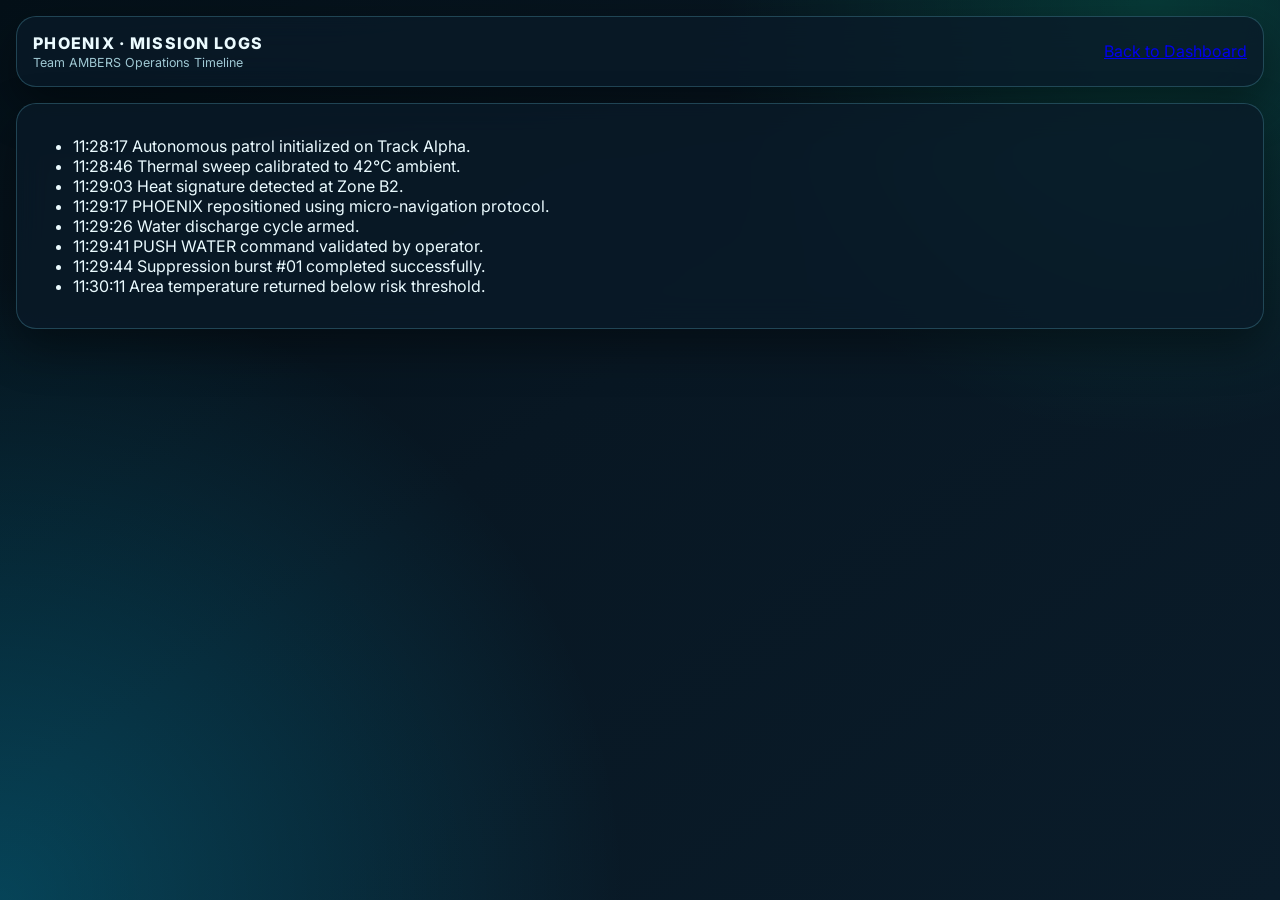
==== logs.html @ 49c7d104 "Rework main dashboard tabs, enlarge camera views, and refresh palette" ====
<!DOCTYPE html>
<html lang="en">
  <head>
    <meta charset="UTF-8" />
    <meta name="viewport" content="width=device-width, initial-scale=1.0" />
    <title>PHOENIX Mission Logs</title>
    <link rel="preconnect" href="https://fonts.googleapis.com" />
    <link rel="preconnect" href="https://fonts.gstatic.com" crossorigin />
    <link
      href="https://fonts.googleapis.com/css2?family=Inter:wght@400;500;600;700;800&display=swap"
      rel="stylesheet"
    />
    <link rel="stylesheet" href="styles.css" />
  </head>
  <body>
    <main class="app-shell">
      <section class="glass-panel" style="padding: 1rem;">
        <header style="display:flex;justify-content:space-between;align-items:center;gap:1rem;flex-wrap:wrap;">
          <div>
            <p class="logo-title">PHOENIX · MISSION LOGS</p>
            <p class="logo-subtitle">Team AMBERS Operations Timeline</p>
          </div>
          <a href="index.html" class="logs-link">Back to Dashboard</a>
        </header>
      </section>

      <section class="glass-panel" style="padding: 1rem;">
        <ul class="mobile-logs">
          <li><span>11:28:17</span> Autonomous patrol initialized on Track Alpha.</li>
          <li><span>11:28:46</span> Thermal sweep calibrated to 42°C ambient.</li>
          <li><span>11:29:03</span> Heat signature detected at Zone B2.</li>
          <li><span>11:29:17</span> PHOENIX repositioned using micro-navigation protocol.</li>
          <li><span>11:29:26</span> Water discharge cycle armed.</li>
          <li><span>11:29:41</span> PUSH WATER command validated by operator.</li>
          <li><span>11:29:44</span> Suppression burst #01 completed successfully.</li>
          <li><span>11:30:11</span> Area temperature returned below risk threshold.</li>
        </ul>
      </section>
    </main>
  </body>
</html>
---- styles.css ----
:root {
  --bg-primary: #061017;
  --bg-secondary: #0b2230;
  --glass: rgba(10, 26, 40, 0.78);
  --border: rgba(122, 229, 255, 0.22);
  --text-main: #ebfbff;
  --text-dim: #9fc8d3;
  --brand-primary: #00d1ff;
  --brand-secondary: #00ffa8;
  --accent-warm: #ff9a3d;
  --danger: #ff3f3f;
  --ok: #4df7a1;
  --shadow: 0 18px 45px rgba(0, 0, 0, 0.4);
  --radius-lg: 20px;
  --radius-md: 14px;
}

* { box-sizing: border-box; }

body {
  margin: 0;
  font-family: "Inter", sans-serif;
  background:
    radial-gradient(circle at 90% 0%, rgba(0, 255, 168, 0.15), transparent 30%),
    radial-gradient(circle at 0% 100%, rgba(0, 209, 255, 0.24), transparent 40%),
    linear-gradient(145deg, #041018, #081723 45%, #0a1c2a);
  color: var(--text-main);
  min-height: 100vh;
}

.app-shell {
  max-width: 1600px;
  margin: 0 auto;
  padding: 1rem;
  display: grid;
  gap: 1rem;
}

.glass-panel {
  background: var(--glass);
  border: 1px solid var(--border);
  backdrop-filter: blur(16px);
  border-radius: var(--radius-lg);
  box-shadow: var(--shadow);
}

.topbar {
  padding: 0.9rem 1rem;
  display: flex;
  gap: 0.8rem;
  align-items: center;
  justify-content: space-between;
}

.brand { display: flex; align-items: center; gap: 0.75rem; }

.logo-mark {
  width: 42px;
  height: 42px;
  border-radius: 12px;
  display: grid;
  place-content: center;
  background: linear-gradient(135deg, var(--accent-warm), #ff5a2f);
  box-shadow: 0 0 18px rgba(255, 122, 67, 0.5);
}

.logo-title { margin: 0; font-weight: 800; letter-spacing: 0.08em; }
.logo-subtitle { margin: 0.1rem 0 0; font-size: 0.78rem; color: var(--text-dim); }

.status-cluster {
  display: flex;
  gap: 0.55rem;
  flex-wrap: wrap;
  justify-content: center;
}

.status-pill {
  border: 1px solid rgba(255, 255, 255, 0.25);
  border-radius: 999px;
  padding: 0.4rem 0.75rem;
  font-size: 0.72rem;
  font-weight: 700;
  letter-spacing: 0.04em;
  background: rgba(255, 255, 255, 0.03);
}

.status-pill.active {
  background: rgba(77, 247, 161, 0.2);
  border-color: rgba(77, 247, 161, 0.7);
  color: #a9ffd3;
}

.status-pill.muted { color: var(--text-dim); }
.team-tag { font-weight: 700; color: #7de8ff; }

.dashboard-grid {
  display: grid;
  grid-template-columns: 1fr 360px;
  gap: 1rem;
}

.main-panel {
  padding: 1rem;
  display: grid;
  gap: 1rem;
}

.main-tabs {
  display: flex;
  gap: 0.55rem;
  flex-wrap: wrap;
}

.main-tab {
  border: 1px solid var(--border);
  background: rgba(255, 255, 255, 0.04);
  color: var(--text-main);
  border-radius: 999px;
  min-height: 38px;
  padding: 0 0.9rem;
  font-weight: 600;
}

.main-tab.active {
  background: linear-gradient(120deg, rgba(0, 209, 255, 0.5), rgba(0, 255, 168, 0.35));
  border-color: rgba(0, 209, 255, 0.75);
}

.main-content-panel { display: none; }
.main-content-panel.active { display: block; }

.feeds-section {
  display: grid;
  grid-template-columns: repeat(2, minmax(0, 1fr));
  gap: 1rem;
}

.camera-card {
  padding: 0.85rem;
  border: 1px solid var(--border);
  border-radius: var(--radius-md);
  background: rgba(255, 255, 255, 0.02);
}

.camera-header {
  display: flex;
  justify-content: space-between;
  align-items: center;
  margin-bottom: 0.8rem;
}

.camera-header h2,
.control-sidebar h2,
.mode-toggle h3,
.manual-controls h3,
.logs-board h2,
.settings-board h2 { margin: 0; font-size: 1rem; }

.camera-actions { display: flex; align-items: center; gap: 0.5rem; }
.recording { font-size: 0.72rem; color: #ffd3d3; display: flex; align-items: center; gap: 0.3rem; }
.dot {
  width: 8px;
  height: 8px;
  border-radius: 50%;
  background: var(--danger);
  box-shadow: 0 0 12px rgba(255, 63, 63, 0.9);
}

.icon-button {
  border: 1px solid var(--border);
  background: rgba(255, 255, 255, 0.07);
  color: var(--text-main);
  border-radius: 10px;
  width: 34px;
  height: 34px;
  cursor: pointer;
}

.camera-view {
  position: relative;
  border-radius: var(--radius-md);
  min-height: 460px;
  overflow: hidden;
  display: grid;
  place-content: center;
  text-align: center;
  color: #e9f8ff;
  isolation: isolate;
}

.camera-view::after {
  content: "";
  position: absolute;
  inset: 0;
  background: radial-gradient(circle at 70% 0%, rgba(255, 154, 61, 0.18), transparent 50%);
  z-index: 0;
}

.camera-view p { z-index: 1; margin: 0; font-weight: 600; text-shadow: 0 0 12px rgba(0, 0, 0, 0.7); }

.surveillance {
  background:
    linear-gradient(rgba(0, 0, 0, 0.2), rgba(0, 0, 0, 0.62)),
    linear-gradient(120deg, #0f4560, #0a263b 45%, #125270);
}

.robot {
  background:
    linear-gradient(rgba(0, 0, 0, 0.2), rgba(0, 0, 0, 0.62)),
    linear-gradient(120deg, #14595a, #11363f 45%, #1d6c66);
}

.scanline {
  position: absolute;
  inset: 0;
  background: repeating-linear-gradient(to bottom, rgba(255, 255, 255, 0.03) 0, rgba(255, 255, 255, 0.03) 2px, transparent 2px, transparent 7px);
}

.logs-board,
.settings-board {
  border: 1px solid var(--border);
  border-radius: var(--radius-md);
  padding: 0.9rem;
  background: rgba(255, 255, 255, 0.03);
}

.logs-list {
  list-style: none;
  padding: 0;
  margin: 0.8rem 0 0;
  display: grid;
  gap: 0.55rem;
}

.logs-list li {
  border: 1px solid var(--border);
  border-radius: 10px;
  padding: 0.58rem 0.7rem;
  font-size: 0.82rem;
  background: rgba(255, 255, 255, 0.03);
}

.logs-list li span {
  color: #96f3ff;
  font-weight: 700;
  margin-right: 0.4rem;
}

.settings-grid {
  margin-top: 0.8rem;
  display: grid;
  grid-template-columns: repeat(2, minmax(0, 1fr));
  gap: 0.6rem;
}

.setting-item {
  display: flex;
  justify-content: space-between;
  align-items: center;
  border: 1px solid var(--border);
  background: rgba(255, 255, 255, 0.03);
  border-radius: 10px;
  padding: 0.55rem 0.7rem;
  font-size: 0.82rem;
}

.control-sidebar { padding: 1rem; display: grid; gap: 1rem; align-content: start; }

.status-grid {
  display: grid;
  grid-template-columns: repeat(2, minmax(0, 1fr));
  gap: 0.65rem;
}

.metric-card {
  border-radius: 12px;
  border: 1px solid var(--border);
  background: linear-gradient(180deg, rgba(255, 255, 255, 0.08), rgba(255, 255, 255, 0.02));
  padding: 0.7rem;
}

.metric-card p { margin: 0; color: var(--text-dim); font-size: 0.78rem; }
.metric-card strong { margin-top: 0.2rem; display: block; font-size: 1.1rem; }
.metric-card .alert { color: #ffcd98; }
.metric-card .ok { color: #9dfdd0; }

.mode-toggle {
  display: flex;
  justify-content: space-between;
  gap: 1rem;
  align-items: center;
  border-top: 1px solid var(--border);
  padding-top: 1rem;
}

.mode-toggle p { margin: 0.25rem 0 0; color: var(--text-dim); font-size: 0.8rem; }
.switch { position: relative; width: 56px; height: 30px; }
.switch input { opacity: 0; width: 0; height: 0; }

.slider {
  position: absolute;
  inset: 0;
  background: #305567;
  border-radius: 999px;
  transition: 0.2s;
}

.slider::before {
  content: "";
  position: absolute;
  width: 22px;
  height: 22px;
  left: 4px;
  top: 4px;
  border-radius: 50%;
  background: white;
  transition: 0.2s;
}

.switch input:checked + .slider { background: linear-gradient(135deg, var(--brand-primary), var(--brand-secondary)); }
.switch input:checked + .slider::before { transform: translateX(26px); }

.manual-controls { display: grid; gap: 0.85rem; }
.dpad { display: grid; grid-template-columns: repeat(3, minmax(0, 1fr)); gap: 0.45rem; }

.dpad button {
  border: 1px solid var(--border);
  background: rgba(255, 255, 255, 0.05);
  color: var(--text-main);
  border-radius: 10px;
  min-height: 44px;
  font-size: 1rem;
}

.dpad button:nth-child(1) { grid-column: 2; }
.dpad button:nth-child(2) { grid-column: 1; }
.dpad button:nth-child(3) { grid-column: 2; }
.dpad button:nth-child(4) { grid-column: 3; }
.dpad button:nth-child(5) { grid-column: 2; }
.stop-mini { color: #ff8c8c !important; }

.emergency-stop {
  border: 1px solid rgba(255, 110, 80, 0.65);
  background: linear-gradient(135deg, #ff7144, #ff3f2f);
  color: white;
  font-weight: 800;
  letter-spacing: 0.05em;
  border-radius: 14px;
  min-height: 52px;
  box-shadow: 0 0 24px rgba(255, 82, 61, 0.45);
}

@media (max-width: 1300px) {
  .camera-view { min-height: 360px; }
}

@media (max-width: 1100px) {
  .dashboard-grid { grid-template-columns: 1fr; }
  .topbar { flex-wrap: wrap; }
  .team-tag { width: 100%; text-align: right; }
  .settings-grid { grid-template-columns: 1fr; }
}

@media (max-width: 800px) {
  .feeds-section { grid-template-columns: 1fr; }
  .camera-view { min-height: 280px; }
}
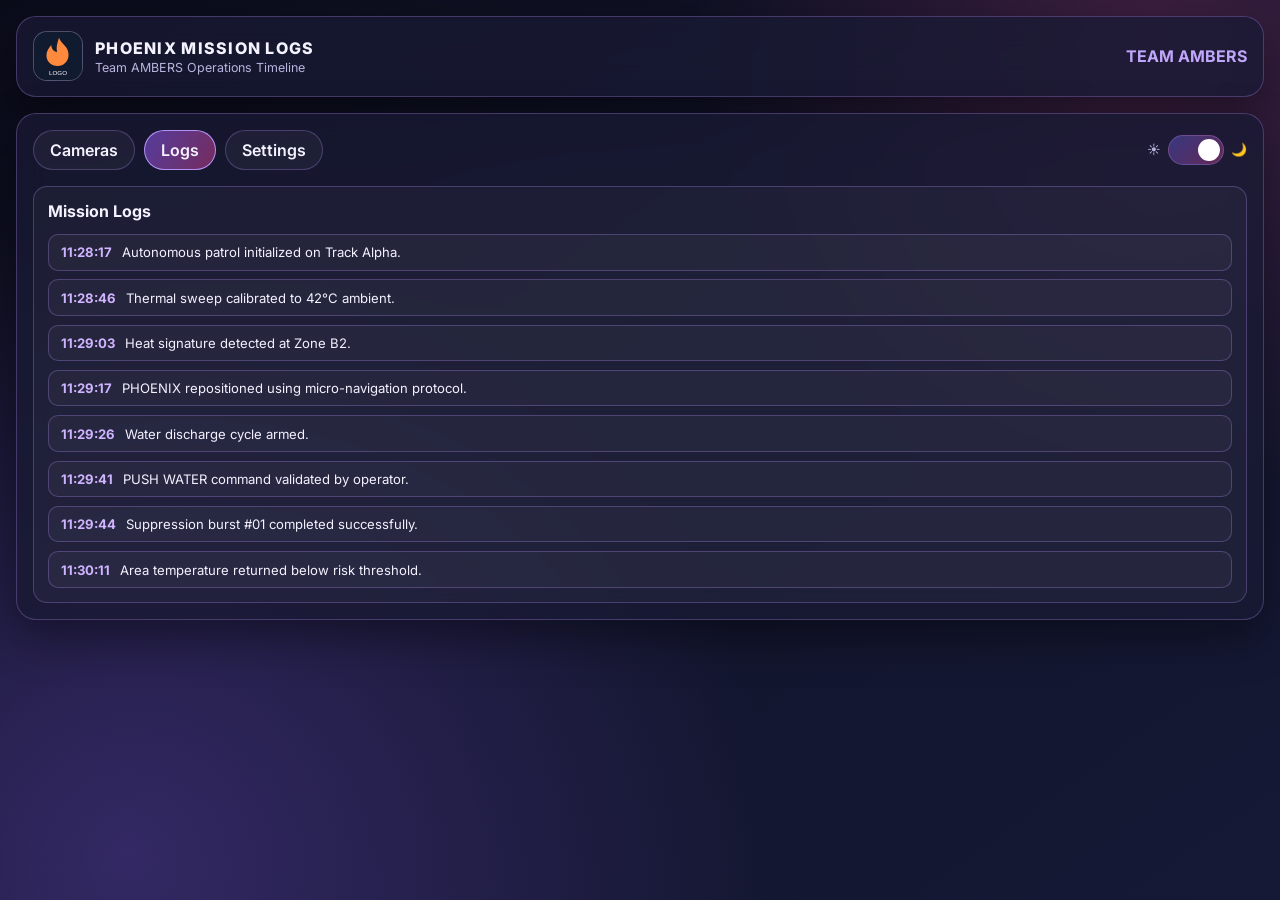
==== commit cbeb3425: "Add top-nav theme switch and improve settings control styling" ====
--- a/logs.html
+++ b/logs.html
@@ -14,28 +14,55 @@
   </head>
   <body>
     <main class="app-shell">
-      <section class="glass-panel" style="padding: 1rem;">
-        <header style="display:flex;justify-content:space-between;align-items:center;gap:1rem;flex-wrap:wrap;">
+      <header class="topbar glass-panel">
+        <div class="brand">
+          <div class="logo-mark">
+            <img
+              src="data:image/svg+xml,%3Csvg xmlns='http://www.w3.org/2000/svg' viewBox='0 0 100 100'%3E%3Crect width='100' height='100' rx='18' fill='%23111b2f'/%3E%3Cpath d='M52 12c6 15 20 17 20 36 0 13-10 23-23 23S26 62 26 49c0-9 4-15 10-22 0 8 5 13 12 15-2-12 1-20 4-30z' fill='%23ff8a3d'/%3E%3Ctext x='50' y='90' font-size='13' text-anchor='middle' fill='%23fff' font-family='Arial'%3ELOGO%3C/text%3E%3C/svg%3E"
+              alt="PHOENIX logo placeholder"
+            />
+          </div>
           <div>
-            <p class="logo-title">PHOENIX · MISSION LOGS</p>
+            <p class="logo-title">PHOENIX MISSION LOGS</p>
             <p class="logo-subtitle">Team AMBERS Operations Timeline</p>
           </div>
-          <a href="index.html" class="logs-link">Back to Dashboard</a>
-        </header>
-      </section>
+        </div>
+        <div class="team-tag">TEAM AMBERS</div>
+      </header>
 
-      <section class="glass-panel" style="padding: 1rem;">
-        <ul class="mobile-logs">
-          <li><span>11:28:17</span> Autonomous patrol initialized on Track Alpha.</li>
-          <li><span>11:28:46</span> Thermal sweep calibrated to 42°C ambient.</li>
-          <li><span>11:29:03</span> Heat signature detected at Zone B2.</li>
-          <li><span>11:29:17</span> PHOENIX repositioned using micro-navigation protocol.</li>
-          <li><span>11:29:26</span> Water discharge cycle armed.</li>
-          <li><span>11:29:41</span> PUSH WATER command validated by operator.</li>
-          <li><span>11:29:44</span> Suppression burst #01 completed successfully.</li>
-          <li><span>11:30:11</span> Area temperature returned below risk threshold.</li>
-        </ul>
+      <section class="main-panel glass-panel">
+        <div class="tabs-row">
+          <nav class="main-tabs" aria-label="Global navigation tabs">
+            <a class="main-tab-link" href="index.html">Cameras</a>
+            <a class="main-tab-link active" href="logs.html">Logs</a>
+            <a class="main-tab-link" href="index.html#panelSettings">Settings</a>
+          </nav>
+
+          <label class="theme-switch" for="themeSwitch">
+            <span>☀️</span>
+            <input id="themeSwitch" type="checkbox" aria-label="Toggle dark and light mode" />
+            <span class="theme-slider"></span>
+            <span>🌙</span>
+          </label>
+        </div>
+
+        <section class="main-content-panel active">
+          <div class="logs-board">
+            <h2>Mission Logs</h2>
+            <ul class="logs-list">
+              <li><span>11:28:17</span> Autonomous patrol initialized on Track Alpha.</li>
+              <li><span>11:28:46</span> Thermal sweep calibrated to 42°C ambient.</li>
+              <li><span>11:29:03</span> Heat signature detected at Zone B2.</li>
+              <li><span>11:29:17</span> PHOENIX repositioned using micro-navigation protocol.</li>
+              <li><span>11:29:26</span> Water discharge cycle armed.</li>
+              <li><span>11:29:41</span> PUSH WATER command validated by operator.</li>
+              <li><span>11:29:44</span> Suppression burst #01 completed successfully.</li>
+              <li><span>11:30:11</span> Area temperature returned below risk threshold.</li>
+            </ul>
+          </div>
+        </section>
       </section>
     </main>
+    <script src="script.js"></script>
   </body>
 </html>
--- a/styles.css
+++ b/styles.css
@@ -1,18 +1,29 @@
 :root {
-  --bg-primary: #061017;
-  --bg-secondary: #0b2230;
-  --glass: rgba(10, 26, 40, 0.78);
-  --border: rgba(122, 229, 255, 0.22);
-  --text-main: #ebfbff;
-  --text-dim: #9fc8d3;
-  --brand-primary: #00d1ff;
-  --brand-secondary: #00ffa8;
-  --accent-warm: #ff9a3d;
-  --danger: #ff3f3f;
-  --ok: #4df7a1;
+  --bg-primary: #101123;
+  --glass: rgba(25, 26, 52, 0.78);
+  --border: rgba(186, 151, 255, 0.28);
+  --text-main: #f4f2ff;
+  --text-dim: #b9b4de;
+  --brand-primary: #8b5cf6;
+  --brand-secondary: #ec4899;
+  --accent-warm: #ff9f43;
+  --danger: #ff4b4b;
+  --ok: #39f0a8;
   --shadow: 0 18px 45px rgba(0, 0, 0, 0.4);
   --radius-lg: 20px;
   --radius-md: 14px;
+}
+
+body.light {
+  --bg-primary: #eef2ff;
+  --glass: rgba(255, 255, 255, 0.82);
+  --border: rgba(99, 102, 241, 0.24);
+  --text-main: #1f2340;
+  --text-dim: #59608d;
+  --brand-primary: #6366f1;
+  --brand-secondary: #ec4899;
+  --accent-warm: #f97316;
+  --shadow: 0 16px 35px rgba(70, 69, 126, 0.16);
 }
 
 * { box-sizing: border-box; }
@@ -21,20 +32,22 @@
   margin: 0;
   font-family: "Inter", sans-serif;
   background:
-    radial-gradient(circle at 90% 0%, rgba(0, 255, 168, 0.15), transparent 30%),
-    radial-gradient(circle at 0% 100%, rgba(0, 209, 255, 0.24), transparent 40%),
-    linear-gradient(145deg, #041018, #081723 45%, #0a1c2a);
+    radial-gradient(circle at 90% 5%, rgba(236, 72, 153, 0.2), transparent 32%),
+    radial-gradient(circle at 10% 95%, rgba(139, 92, 246, 0.28), transparent 45%),
+    linear-gradient(145deg, #0b0c1a, #11142a 45%, #161936);
   color: var(--text-main);
   min-height: 100vh;
-}
-
-.app-shell {
-  max-width: 1600px;
-  margin: 0 auto;
-  padding: 1rem;
-  display: grid;
-  gap: 1rem;
-}
+  transition: background .3s ease, color .2s ease;
+}
+
+body.light {
+  background:
+    radial-gradient(circle at 95% 0%, rgba(99, 102, 241, 0.18), transparent 34%),
+    radial-gradient(circle at 8% 95%, rgba(236, 72, 153, 0.14), transparent 40%),
+    linear-gradient(145deg, #eef2ff, #f8f9ff 45%, #f2f6ff);
+}
+
+.app-shell { max-width: 1600px; margin: 0 auto; padding: 1rem; display: grid; gap: 1rem; }
 
 .glass-panel {
   background: var(--glass);
@@ -42,40 +55,33 @@
   backdrop-filter: blur(16px);
   border-radius: var(--radius-lg);
   box-shadow: var(--shadow);
-}
-
-.topbar {
-  padding: 0.9rem 1rem;
-  display: flex;
-  gap: 0.8rem;
-  align-items: center;
-  justify-content: space-between;
-}
-
+  animation: fadeInUp .45s ease;
+}
+
+.topbar { padding: 0.9rem 1rem; display: flex; gap: 0.8rem; align-items: center; justify-content: space-between; }
 .brand { display: flex; align-items: center; gap: 0.75rem; }
 
 .logo-mark {
-  width: 42px;
-  height: 42px;
-  border-radius: 12px;
-  display: grid;
-  place-content: center;
-  background: linear-gradient(135deg, var(--accent-warm), #ff5a2f);
-  box-shadow: 0 0 18px rgba(255, 122, 67, 0.5);
-}
-
+  width: 50px;
+  height: 50px;
+  border-radius: 14px;
+  overflow: hidden;
+  border: 1px solid rgba(255,255,255,.22);
+  background: linear-gradient(135deg, #22264f, #171a33);
+}
+
+body.light .logo-mark {
+  border-color: rgba(99, 102, 241, 0.28);
+  background: linear-gradient(135deg, #edf0ff, #dfe4ff);
+}
+
+.logo-mark img { width: 100%; height: 100%; object-fit: cover; display:block; }
 .logo-title { margin: 0; font-weight: 800; letter-spacing: 0.08em; }
 .logo-subtitle { margin: 0.1rem 0 0; font-size: 0.78rem; color: var(--text-dim); }
 
-.status-cluster {
-  display: flex;
-  gap: 0.55rem;
-  flex-wrap: wrap;
-  justify-content: center;
-}
-
+.status-cluster { display: flex; gap: 0.55rem; flex-wrap: wrap; justify-content: center; }
 .status-pill {
-  border: 1px solid rgba(255, 255, 255, 0.25);
+  border: 1px solid color-mix(in srgb, var(--text-main) 20%, transparent);
   border-radius: 999px;
   padding: 0.4rem 0.75rem;
   font-size: 0.72rem;
@@ -83,285 +89,213 @@
   letter-spacing: 0.04em;
   background: rgba(255, 255, 255, 0.03);
 }
-
-.status-pill.active {
-  background: rgba(77, 247, 161, 0.2);
-  border-color: rgba(77, 247, 161, 0.7);
-  color: #a9ffd3;
-}
-
+.status-pill.active { background: rgba(57, 240, 168, 0.2); border-color: rgba(57, 240, 168, 0.8); color: #aefcdd; }
 .status-pill.muted { color: var(--text-dim); }
-.team-tag { font-weight: 700; color: #7de8ff; }
-
-.dashboard-grid {
-  display: grid;
-  grid-template-columns: 1fr 360px;
-  gap: 1rem;
-}
-
-.main-panel {
-  padding: 1rem;
-  display: grid;
-  gap: 1rem;
-}
-
-.main-tabs {
-  display: flex;
-  gap: 0.55rem;
-  flex-wrap: wrap;
-}
-
-.main-tab {
+.team-tag { font-weight: 700; color: color-mix(in srgb, var(--brand-primary) 50%, var(--text-main)); }
+
+.dashboard-grid { display: grid; grid-template-columns: 1fr 360px; gap: 1rem; }
+.main-panel { padding: 1rem; display: grid; gap: 1rem; }
+
+.tabs-row { display: flex; align-items: center; justify-content: space-between; gap: .8rem; flex-wrap: wrap; }
+.main-tabs { display: flex; gap: 0.55rem; flex-wrap: wrap; }
+.main-tab,
+.main-tab-link {
   border: 1px solid var(--border);
   background: rgba(255, 255, 255, 0.04);
   color: var(--text-main);
   border-radius: 999px;
-  min-height: 38px;
-  padding: 0 0.9rem;
+  min-height: 40px;
+  padding: 0.55rem 1rem;
   font-weight: 600;
-}
-
-.main-tab.active {
-  background: linear-gradient(120deg, rgba(0, 209, 255, 0.5), rgba(0, 255, 168, 0.35));
-  border-color: rgba(0, 209, 255, 0.75);
+  text-decoration: none;
+  display: inline-flex;
+  align-items: center;
+  justify-content: center;
+  transition: transform .2s ease, box-shadow .2s ease, border-color .2s ease;
+}
+
+.main-tab:hover,
+.main-tab-link:hover { transform: translateY(-1px); box-shadow: 0 8px 20px rgba(0,0,0,.25); }
+
+.main-tab.active,
+.main-tab-link.active {
+  background: linear-gradient(120deg, rgba(139, 92, 246, 0.55), rgba(236, 72, 153, 0.45));
+  border-color: rgba(186, 151, 255, 0.95);
+}
+
+.theme-switch {
+  display: inline-flex;
+  align-items: center;
+  gap: .45rem;
+  font-size: .8rem;
+  color: var(--text-dim);
+  user-select: none;
+}
+
+.theme-switch input {
+  opacity: 0;
+  width: 0;
+  height: 0;
+  position: absolute;
+}
+
+.theme-slider {
+  position: relative;
+  width: 56px;
+  height: 30px;
+  border-radius: 999px;
+  border: 1px solid var(--border);
+  background: linear-gradient(135deg, rgba(99,102,241,.4), rgba(236,72,153,.34));
+}
+
+.theme-slider::before {
+  content: "";
+  position: absolute;
+  left: 4px;
+  top: 3px;
+  width: 22px;
+  height: 22px;
+  border-radius: 50%;
+  background: #fff;
+  transition: transform .22s ease;
+}
+
+.theme-switch input:checked + .theme-slider::before {
+  transform: translateX(25px);
 }
 
 .main-content-panel { display: none; }
-.main-content-panel.active { display: block; }
-
-.feeds-section {
-  display: grid;
-  grid-template-columns: repeat(2, minmax(0, 1fr));
-  gap: 1rem;
-}
-
+.main-content-panel.active { display: block; animation: fadeIn .28s ease; }
+
+.feeds-section { display: grid; grid-template-columns: repeat(2, minmax(0, 1fr)); gap: 1rem; }
 .camera-card {
   padding: 0.85rem;
   border: 1px solid var(--border);
   border-radius: var(--radius-md);
   background: rgba(255, 255, 255, 0.02);
-}
-
-.camera-header {
-  display: flex;
-  justify-content: space-between;
-  align-items: center;
-  margin-bottom: 0.8rem;
-}
-
-.camera-header h2,
-.control-sidebar h2,
-.mode-toggle h3,
-.manual-controls h3,
-.logs-board h2,
-.settings-board h2 { margin: 0; font-size: 1rem; }
-
+  transition: transform .2s ease, box-shadow .2s ease;
+}
+.camera-card:hover { transform: translateY(-2px); box-shadow: 0 14px 30px rgba(0,0,0,.25); }
+
+.camera-header { display: flex; justify-content: space-between; align-items: center; margin-bottom: 0.8rem; }
+.camera-header h2,.control-sidebar h2,.mode-toggle h3,.manual-controls h3,.logs-board h2,.settings-board h2 { margin: 0; font-size: 1rem; }
 .camera-actions { display: flex; align-items: center; gap: 0.5rem; }
 .recording { font-size: 0.72rem; color: #ffd3d3; display: flex; align-items: center; gap: 0.3rem; }
-.dot {
-  width: 8px;
-  height: 8px;
-  border-radius: 50%;
-  background: var(--danger);
-  box-shadow: 0 0 12px rgba(255, 63, 63, 0.9);
-}
-
-.icon-button {
-  border: 1px solid var(--border);
-  background: rgba(255, 255, 255, 0.07);
-  color: var(--text-main);
-  border-radius: 10px;
-  width: 34px;
-  height: 34px;
-  cursor: pointer;
-}
+.dot { width: 8px; height: 8px; border-radius: 50%; background: var(--danger); box-shadow: 0 0 12px rgba(255, 75, 75, 0.9); animation: pulse 1.15s infinite; }
+
+.icon-button { border: 1px solid var(--border); background: rgba(255,255,255,.07); color: var(--text-main); border-radius: 10px; width: 34px; height: 34px; cursor: pointer; }
+.icon-button:hover { border-color: rgba(236,72,153,.7); }
 
 .camera-view {
   position: relative;
   border-radius: var(--radius-md);
-  min-height: 460px;
+  min-height: 440px;
   overflow: hidden;
   display: grid;
   place-content: center;
   text-align: center;
-  color: #e9f8ff;
+  color: #f4f1ff;
   isolation: isolate;
 }
-
-.camera-view::after {
+.camera-view::after { content:""; position:absolute; inset:0; background: radial-gradient(circle at 70% 0%, rgba(255, 159, 67, 0.2), transparent 50%); z-index:0; }
+.camera-view p { z-index:1; margin:0; font-weight:600; text-shadow:0 0 12px rgba(0,0,0,.7); }
+.surveillance { background: linear-gradient(rgba(0,0,0,.2), rgba(0,0,0,.62)), linear-gradient(120deg, #413d8f, #28215d 45%, #5a3f9f); }
+.robot { background: linear-gradient(rgba(0,0,0,.2), rgba(0,0,0,.62)), linear-gradient(120deg, #70395d, #442245 45%, #8e3f66); }
+.scanline { position:absolute; inset:0; background: repeating-linear-gradient(to bottom, rgba(255,255,255,.03) 0, rgba(255,255,255,.03) 2px, transparent 2px, transparent 7px); }
+
+.logs-board,.settings-board { border:1px solid var(--border); border-radius: var(--radius-md); padding:0.9rem; background: rgba(255,255,255,.03); }
+.logs-list { list-style:none; padding:0; margin:.8rem 0 0; display:grid; gap:.55rem; }
+.logs-list li { border:1px solid var(--border); border-radius:10px; padding:.58rem .7rem; font-size:.82rem; background: rgba(255,255,255,.03); }
+.logs-list li span { color: #d1b4ff; font-weight:700; margin-right:.4rem; }
+
+.settings-grid { margin-top:.8rem; display:grid; grid-template-columns: repeat(2, minmax(0,1fr)); gap:.75rem; }
+.setting-item {
+  display:flex;
+  justify-content:space-between;
+  align-items:center;
+  border:1px solid var(--border);
+  background: rgba(255,255,255,.03);
+  border-radius:12px;
+  padding:.7rem .85rem;
+  font-size:.86rem;
+  min-height: 54px;
+}
+
+.setting-toggle {
+  appearance: none;
+  width: 48px;
+  height: 26px;
+  border-radius: 999px;
+  background: color-mix(in srgb, var(--text-dim) 45%, transparent);
+  border: 1px solid var(--border);
+  position: relative;
+  transition: .2s ease;
+  cursor: pointer;
+}
+
+.setting-toggle::before {
   content: "";
-  position: absolute;
-  inset: 0;
-  background: radial-gradient(circle at 70% 0%, rgba(255, 154, 61, 0.18), transparent 50%);
-  z-index: 0;
-}
-
-.camera-view p { z-index: 1; margin: 0; font-weight: 600; text-shadow: 0 0 12px rgba(0, 0, 0, 0.7); }
-
-.surveillance {
-  background:
-    linear-gradient(rgba(0, 0, 0, 0.2), rgba(0, 0, 0, 0.62)),
-    linear-gradient(120deg, #0f4560, #0a263b 45%, #125270);
-}
-
-.robot {
-  background:
-    linear-gradient(rgba(0, 0, 0, 0.2), rgba(0, 0, 0, 0.62)),
-    linear-gradient(120deg, #14595a, #11363f 45%, #1d6c66);
-}
-
-.scanline {
-  position: absolute;
-  inset: 0;
-  background: repeating-linear-gradient(to bottom, rgba(255, 255, 255, 0.03) 0, rgba(255, 255, 255, 0.03) 2px, transparent 2px, transparent 7px);
-}
-
-.logs-board,
-.settings-board {
-  border: 1px solid var(--border);
-  border-radius: var(--radius-md);
-  padding: 0.9rem;
-  background: rgba(255, 255, 255, 0.03);
-}
-
-.logs-list {
-  list-style: none;
-  padding: 0;
-  margin: 0.8rem 0 0;
-  display: grid;
-  gap: 0.55rem;
-}
-
-.logs-list li {
-  border: 1px solid var(--border);
-  border-radius: 10px;
-  padding: 0.58rem 0.7rem;
-  font-size: 0.82rem;
-  background: rgba(255, 255, 255, 0.03);
-}
-
-.logs-list li span {
-  color: #96f3ff;
-  font-weight: 700;
-  margin-right: 0.4rem;
-}
-
-.settings-grid {
-  margin-top: 0.8rem;
-  display: grid;
-  grid-template-columns: repeat(2, minmax(0, 1fr));
-  gap: 0.6rem;
-}
-
-.setting-item {
-  display: flex;
-  justify-content: space-between;
-  align-items: center;
-  border: 1px solid var(--border);
-  background: rgba(255, 255, 255, 0.03);
-  border-radius: 10px;
-  padding: 0.55rem 0.7rem;
-  font-size: 0.82rem;
-}
-
-.control-sidebar { padding: 1rem; display: grid; gap: 1rem; align-content: start; }
-
-.status-grid {
-  display: grid;
-  grid-template-columns: repeat(2, minmax(0, 1fr));
-  gap: 0.65rem;
-}
-
-.metric-card {
-  border-radius: 12px;
-  border: 1px solid var(--border);
-  background: linear-gradient(180deg, rgba(255, 255, 255, 0.08), rgba(255, 255, 255, 0.02));
-  padding: 0.7rem;
-}
-
-.metric-card p { margin: 0; color: var(--text-dim); font-size: 0.78rem; }
-.metric-card strong { margin-top: 0.2rem; display: block; font-size: 1.1rem; }
-.metric-card .alert { color: #ffcd98; }
-.metric-card .ok { color: #9dfdd0; }
-
-.mode-toggle {
-  display: flex;
-  justify-content: space-between;
-  gap: 1rem;
-  align-items: center;
-  border-top: 1px solid var(--border);
-  padding-top: 1rem;
-}
-
-.mode-toggle p { margin: 0.25rem 0 0; color: var(--text-dim); font-size: 0.8rem; }
-.switch { position: relative; width: 56px; height: 30px; }
-.switch input { opacity: 0; width: 0; height: 0; }
-
-.slider {
-  position: absolute;
-  inset: 0;
-  background: #305567;
-  border-radius: 999px;
-  transition: 0.2s;
-}
-
-.slider::before {
-  content: "";
-  position: absolute;
-  width: 22px;
-  height: 22px;
-  left: 4px;
-  top: 4px;
+  width: 18px;
+  height: 18px;
   border-radius: 50%;
   background: white;
-  transition: 0.2s;
-}
-
-.switch input:checked + .slider { background: linear-gradient(135deg, var(--brand-primary), var(--brand-secondary)); }
-.switch input:checked + .slider::before { transform: translateX(26px); }
-
-.manual-controls { display: grid; gap: 0.85rem; }
-.dpad { display: grid; grid-template-columns: repeat(3, minmax(0, 1fr)); gap: 0.45rem; }
-
-.dpad button {
-  border: 1px solid var(--border);
-  background: rgba(255, 255, 255, 0.05);
-  color: var(--text-main);
-  border-radius: 10px;
-  min-height: 44px;
-  font-size: 1rem;
-}
-
-.dpad button:nth-child(1) { grid-column: 2; }
-.dpad button:nth-child(2) { grid-column: 1; }
-.dpad button:nth-child(3) { grid-column: 2; }
-.dpad button:nth-child(4) { grid-column: 3; }
-.dpad button:nth-child(5) { grid-column: 2; }
-.stop-mini { color: #ff8c8c !important; }
-
-.emergency-stop {
-  border: 1px solid rgba(255, 110, 80, 0.65);
-  background: linear-gradient(135deg, #ff7144, #ff3f2f);
-  color: white;
-  font-weight: 800;
-  letter-spacing: 0.05em;
-  border-radius: 14px;
-  min-height: 52px;
-  box-shadow: 0 0 24px rgba(255, 82, 61, 0.45);
-}
-
-@media (max-width: 1300px) {
-  .camera-view { min-height: 360px; }
-}
-
-@media (max-width: 1100px) {
-  .dashboard-grid { grid-template-columns: 1fr; }
-  .topbar { flex-wrap: wrap; }
-  .team-tag { width: 100%; text-align: right; }
-  .settings-grid { grid-template-columns: 1fr; }
-}
-
-@media (max-width: 800px) {
-  .feeds-section { grid-template-columns: 1fr; }
-  .camera-view { min-height: 280px; }
-}
+  position: absolute;
+  top: 3px;
+  left: 3px;
+  transition: .2s ease;
+}
+
+.setting-toggle:checked {
+  background: linear-gradient(135deg, var(--brand-primary), var(--brand-secondary));
+}
+
+.setting-toggle:checked::before {
+  transform: translateX(21px);
+}
+
+.control-sidebar { padding:1rem; display:grid; gap:1rem; align-content:start; }
+.status-grid { display:grid; grid-template-columns: repeat(2, minmax(0,1fr)); gap:.65rem; }
+.metric-card { border-radius:12px; border:1px solid var(--border); background:linear-gradient(180deg, rgba(255,255,255,.08), rgba(255,255,255,.02)); padding:.7rem; transition: transform .2s ease; }
+.metric-card:hover { transform: translateY(-2px); }
+.metric-card p { margin:0; color:var(--text-dim); font-size:.78rem; }
+.metric-card strong { margin-top:.2rem; display:block; font-size:1.1rem; }
+.metric-card .alert { color:#ffc189; }
+.metric-card .ok { color:#9dfdd0; }
+
+.mode-toggle { display:flex; justify-content:space-between; gap:1rem; align-items:center; border-top:1px solid var(--border); padding-top:1rem; }
+.mode-toggle p { margin:.25rem 0 0; color:var(--text-dim); font-size:.8rem; }
+.switch { display:flex; align-items:center; gap:.45rem; }
+.switch-label { font-size:.68rem; color:var(--text-dim); font-weight:700; letter-spacing:.04em; }
+.switch input { opacity:0; width:0; height:0; position:absolute; }
+.slider { position:relative; width:58px; height:31px; background:#3d3059; border-radius:999px; transition:.22s; border:1px solid rgba(255,255,255,.3); }
+.slider::before { content:""; position:absolute; width:23px; height:23px; left:4px; top:3px; border-radius:50%; background:white; transition:.22s; }
+.switch input:checked + .slider { background: linear-gradient(135deg, var(--brand-primary), var(--brand-secondary)); box-shadow: 0 0 14px rgba(139,92,246,.45); }
+.switch input:checked + .slider::before { transform: translateX(27px); }
+
+.mode-feedback {
+  min-height: 22px;
+  font-size: .78rem;
+  color: #c7b6ff;
+  opacity: 0;
+  transform: translateY(-2px);
+  transition: opacity .2s ease, transform .2s ease;
+}
+.mode-feedback.show { opacity: 1; transform: translateY(0); }
+
+.manual-controls { display:grid; gap:.85rem; animation:fadeIn .25s ease; }
+.dpad { display:grid; grid-template-columns: repeat(3, minmax(0,1fr)); gap:.45rem; }
+.dpad button { border:1px solid var(--border); background: rgba(255,255,255,.05); color:var(--text-main); border-radius:10px; min-height:44px; font-size:1rem; }
+.dpad button:hover { background: rgba(255,255,255,.12); }
+.dpad button:nth-child(1){grid-column:2;} .dpad button:nth-child(2){grid-column:1;} .dpad button:nth-child(3){grid-column:2;} .dpad button:nth-child(4){grid-column:3;} .dpad button:nth-child(5){grid-column:2;}
+.stop-mini { color:#ff8c8c !important; }
+
+.emergency-stop { border:1px solid rgba(255,110,80,.65); background:linear-gradient(135deg, #ff8a3d, #ff3f2f); color:white; font-weight:800; letter-spacing:.05em; border-radius:14px; min-height:52px; box-shadow:0 0 24px rgba(255, 96, 61, 0.45); transition: transform .16s ease; }
+.emergency-stop:hover { transform: scale(1.02); }
+
+@keyframes pulse { 0%,100%{transform:scale(1);opacity:1;} 50%{transform:scale(1.2);opacity:.55;} }
+@keyframes fadeIn { from { opacity:0; transform: translateY(3px);} to { opacity:1; transform:translateY(0);} }
+@keyframes fadeInUp { from { opacity:0; transform: translateY(8px);} to { opacity:1; transform: translateY(0);} }
+
+@media (max-width:1300px){ .camera-view { min-height:360px; } }
+@media (max-width:1100px){ .dashboard-grid { grid-template-columns:1fr; } .topbar { flex-wrap:wrap; } .team-tag{ width:100%; text-align:right; } .settings-grid { grid-template-columns:1fr; } }
+@media (max-width:800px){ .feeds-section { grid-template-columns:1fr; } .camera-view { min-height:280px; } .status-cluster{width:100%;} }
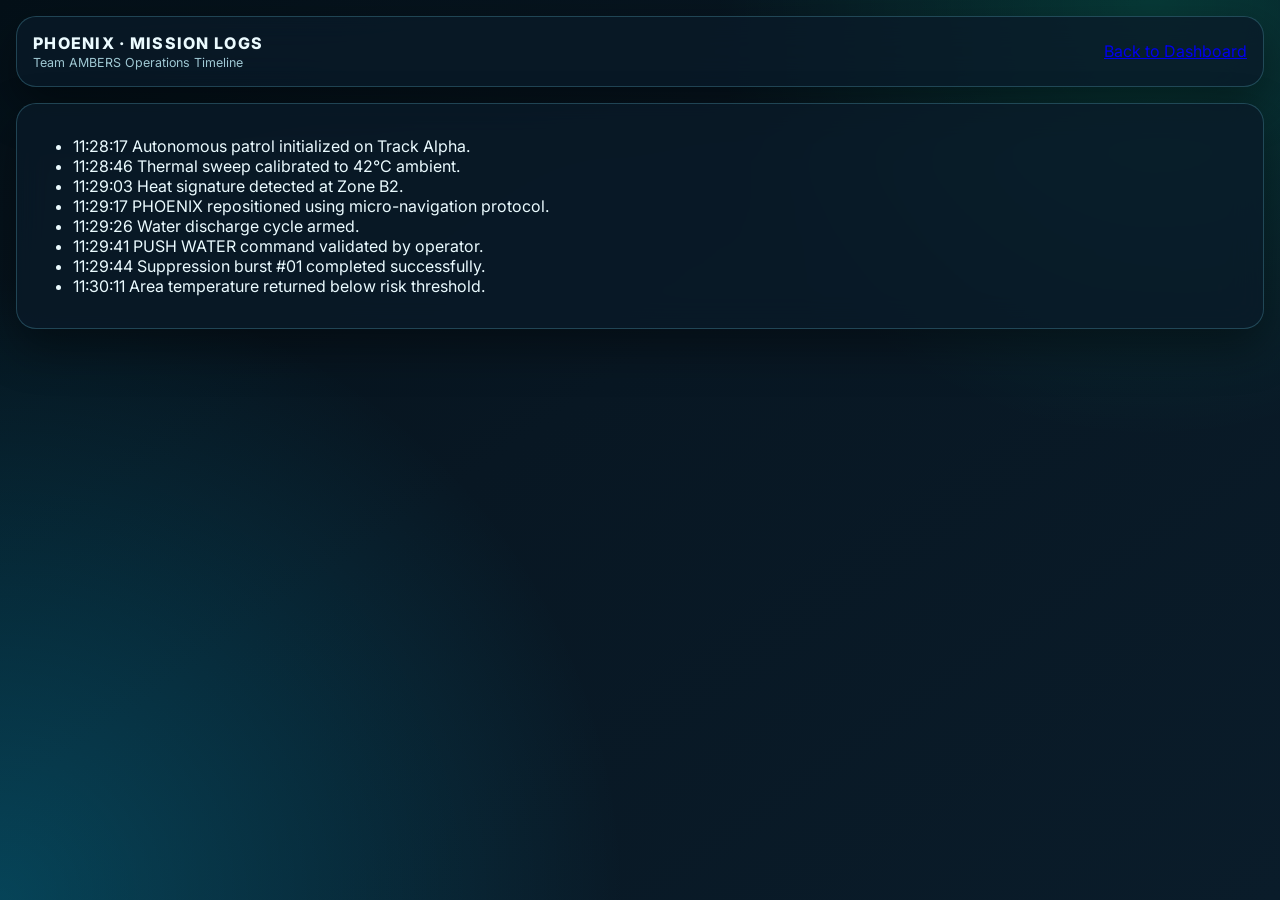
==== commit 33024476: "Merge branch 'main' into codex/design-dashboard-ui-for-phoenix-robot-47hbim" ====
--- a/logs.html
+++ b/logs.html
@@ -14,55 +14,28 @@
   </head>
   <body>
     <main class="app-shell">
-      <header class="topbar glass-panel">
-        <div class="brand">
-          <div class="logo-mark">
-            <img
-              src="data:image/svg+xml,%3Csvg xmlns='http://www.w3.org/2000/svg' viewBox='0 0 100 100'%3E%3Crect width='100' height='100' rx='18' fill='%23111b2f'/%3E%3Cpath d='M52 12c6 15 20 17 20 36 0 13-10 23-23 23S26 62 26 49c0-9 4-15 10-22 0 8 5 13 12 15-2-12 1-20 4-30z' fill='%23ff8a3d'/%3E%3Ctext x='50' y='90' font-size='13' text-anchor='middle' fill='%23fff' font-family='Arial'%3ELOGO%3C/text%3E%3C/svg%3E"
-              alt="PHOENIX logo placeholder"
-            />
-          </div>
+      <section class="glass-panel" style="padding: 1rem;">
+        <header style="display:flex;justify-content:space-between;align-items:center;gap:1rem;flex-wrap:wrap;">
           <div>
-            <p class="logo-title">PHOENIX MISSION LOGS</p>
+            <p class="logo-title">PHOENIX · MISSION LOGS</p>
             <p class="logo-subtitle">Team AMBERS Operations Timeline</p>
           </div>
-        </div>
-        <div class="team-tag">TEAM AMBERS</div>
-      </header>
+          <a href="index.html" class="logs-link">Back to Dashboard</a>
+        </header>
+      </section>
 
-      <section class="main-panel glass-panel">
-        <div class="tabs-row">
-          <nav class="main-tabs" aria-label="Global navigation tabs">
-            <a class="main-tab-link" href="index.html">Cameras</a>
-            <a class="main-tab-link active" href="logs.html">Logs</a>
-            <a class="main-tab-link" href="index.html#panelSettings">Settings</a>
-          </nav>
-
-          <label class="theme-switch" for="themeSwitch">
-            <span>☀️</span>
-            <input id="themeSwitch" type="checkbox" aria-label="Toggle dark and light mode" />
-            <span class="theme-slider"></span>
-            <span>🌙</span>
-          </label>
-        </div>
-
-        <section class="main-content-panel active">
-          <div class="logs-board">
-            <h2>Mission Logs</h2>
-            <ul class="logs-list">
-              <li><span>11:28:17</span> Autonomous patrol initialized on Track Alpha.</li>
-              <li><span>11:28:46</span> Thermal sweep calibrated to 42°C ambient.</li>
-              <li><span>11:29:03</span> Heat signature detected at Zone B2.</li>
-              <li><span>11:29:17</span> PHOENIX repositioned using micro-navigation protocol.</li>
-              <li><span>11:29:26</span> Water discharge cycle armed.</li>
-              <li><span>11:29:41</span> PUSH WATER command validated by operator.</li>
-              <li><span>11:29:44</span> Suppression burst #01 completed successfully.</li>
-              <li><span>11:30:11</span> Area temperature returned below risk threshold.</li>
-            </ul>
-          </div>
-        </section>
+      <section class="glass-panel" style="padding: 1rem;">
+        <ul class="mobile-logs">
+          <li><span>11:28:17</span> Autonomous patrol initialized on Track Alpha.</li>
+          <li><span>11:28:46</span> Thermal sweep calibrated to 42°C ambient.</li>
+          <li><span>11:29:03</span> Heat signature detected at Zone B2.</li>
+          <li><span>11:29:17</span> PHOENIX repositioned using micro-navigation protocol.</li>
+          <li><span>11:29:26</span> Water discharge cycle armed.</li>
+          <li><span>11:29:41</span> PUSH WATER command validated by operator.</li>
+          <li><span>11:29:44</span> Suppression burst #01 completed successfully.</li>
+          <li><span>11:30:11</span> Area temperature returned below risk threshold.</li>
+        </ul>
       </section>
     </main>
-    <script src="script.js"></script>
   </body>
 </html>
--- a/styles.css
+++ b/styles.css
@@ -1,29 +1,18 @@
 :root {
-  --bg-primary: #101123;
-  --glass: rgba(25, 26, 52, 0.78);
-  --border: rgba(186, 151, 255, 0.28);
-  --text-main: #f4f2ff;
-  --text-dim: #b9b4de;
-  --brand-primary: #8b5cf6;
-  --brand-secondary: #ec4899;
-  --accent-warm: #ff9f43;
-  --danger: #ff4b4b;
-  --ok: #39f0a8;
+  --bg-primary: #061017;
+  --bg-secondary: #0b2230;
+  --glass: rgba(10, 26, 40, 0.78);
+  --border: rgba(122, 229, 255, 0.22);
+  --text-main: #ebfbff;
+  --text-dim: #9fc8d3;
+  --brand-primary: #00d1ff;
+  --brand-secondary: #00ffa8;
+  --accent-warm: #ff9a3d;
+  --danger: #ff3f3f;
+  --ok: #4df7a1;
   --shadow: 0 18px 45px rgba(0, 0, 0, 0.4);
   --radius-lg: 20px;
   --radius-md: 14px;
-}
-
-body.light {
-  --bg-primary: #eef2ff;
-  --glass: rgba(255, 255, 255, 0.82);
-  --border: rgba(99, 102, 241, 0.24);
-  --text-main: #1f2340;
-  --text-dim: #59608d;
-  --brand-primary: #6366f1;
-  --brand-secondary: #ec4899;
-  --accent-warm: #f97316;
-  --shadow: 0 16px 35px rgba(70, 69, 126, 0.16);
 }
 
 * { box-sizing: border-box; }
@@ -32,22 +21,20 @@
   margin: 0;
   font-family: "Inter", sans-serif;
   background:
-    radial-gradient(circle at 90% 5%, rgba(236, 72, 153, 0.2), transparent 32%),
-    radial-gradient(circle at 10% 95%, rgba(139, 92, 246, 0.28), transparent 45%),
-    linear-gradient(145deg, #0b0c1a, #11142a 45%, #161936);
+    radial-gradient(circle at 90% 0%, rgba(0, 255, 168, 0.15), transparent 30%),
+    radial-gradient(circle at 0% 100%, rgba(0, 209, 255, 0.24), transparent 40%),
+    linear-gradient(145deg, #041018, #081723 45%, #0a1c2a);
   color: var(--text-main);
   min-height: 100vh;
-  transition: background .3s ease, color .2s ease;
-}
-
-body.light {
-  background:
-    radial-gradient(circle at 95% 0%, rgba(99, 102, 241, 0.18), transparent 34%),
-    radial-gradient(circle at 8% 95%, rgba(236, 72, 153, 0.14), transparent 40%),
-    linear-gradient(145deg, #eef2ff, #f8f9ff 45%, #f2f6ff);
-}
-
-.app-shell { max-width: 1600px; margin: 0 auto; padding: 1rem; display: grid; gap: 1rem; }
+}
+
+.app-shell {
+  max-width: 1600px;
+  margin: 0 auto;
+  padding: 1rem;
+  display: grid;
+  gap: 1rem;
+}
 
 .glass-panel {
   background: var(--glass);
@@ -55,33 +42,40 @@
   backdrop-filter: blur(16px);
   border-radius: var(--radius-lg);
   box-shadow: var(--shadow);
-  animation: fadeInUp .45s ease;
-}
-
-.topbar { padding: 0.9rem 1rem; display: flex; gap: 0.8rem; align-items: center; justify-content: space-between; }
+}
+
+.topbar {
+  padding: 0.9rem 1rem;
+  display: flex;
+  gap: 0.8rem;
+  align-items: center;
+  justify-content: space-between;
+}
+
 .brand { display: flex; align-items: center; gap: 0.75rem; }
 
 .logo-mark {
-  width: 50px;
-  height: 50px;
-  border-radius: 14px;
-  overflow: hidden;
-  border: 1px solid rgba(255,255,255,.22);
-  background: linear-gradient(135deg, #22264f, #171a33);
-}
-
-body.light .logo-mark {
-  border-color: rgba(99, 102, 241, 0.28);
-  background: linear-gradient(135deg, #edf0ff, #dfe4ff);
-}
-
-.logo-mark img { width: 100%; height: 100%; object-fit: cover; display:block; }
+  width: 42px;
+  height: 42px;
+  border-radius: 12px;
+  display: grid;
+  place-content: center;
+  background: linear-gradient(135deg, var(--accent-warm), #ff5a2f);
+  box-shadow: 0 0 18px rgba(255, 122, 67, 0.5);
+}
+
 .logo-title { margin: 0; font-weight: 800; letter-spacing: 0.08em; }
 .logo-subtitle { margin: 0.1rem 0 0; font-size: 0.78rem; color: var(--text-dim); }
 
-.status-cluster { display: flex; gap: 0.55rem; flex-wrap: wrap; justify-content: center; }
+.status-cluster {
+  display: flex;
+  gap: 0.55rem;
+  flex-wrap: wrap;
+  justify-content: center;
+}
+
 .status-pill {
-  border: 1px solid color-mix(in srgb, var(--text-main) 20%, transparent);
+  border: 1px solid rgba(255, 255, 255, 0.25);
   border-radius: 999px;
   padding: 0.4rem 0.75rem;
   font-size: 0.72rem;
@@ -89,213 +83,285 @@
   letter-spacing: 0.04em;
   background: rgba(255, 255, 255, 0.03);
 }
-.status-pill.active { background: rgba(57, 240, 168, 0.2); border-color: rgba(57, 240, 168, 0.8); color: #aefcdd; }
+
+.status-pill.active {
+  background: rgba(77, 247, 161, 0.2);
+  border-color: rgba(77, 247, 161, 0.7);
+  color: #a9ffd3;
+}
+
 .status-pill.muted { color: var(--text-dim); }
-.team-tag { font-weight: 700; color: color-mix(in srgb, var(--brand-primary) 50%, var(--text-main)); }
-
-.dashboard-grid { display: grid; grid-template-columns: 1fr 360px; gap: 1rem; }
-.main-panel { padding: 1rem; display: grid; gap: 1rem; }
-
-.tabs-row { display: flex; align-items: center; justify-content: space-between; gap: .8rem; flex-wrap: wrap; }
-.main-tabs { display: flex; gap: 0.55rem; flex-wrap: wrap; }
-.main-tab,
-.main-tab-link {
+.team-tag { font-weight: 700; color: #7de8ff; }
+
+.dashboard-grid {
+  display: grid;
+  grid-template-columns: 1fr 360px;
+  gap: 1rem;
+}
+
+.main-panel {
+  padding: 1rem;
+  display: grid;
+  gap: 1rem;
+}
+
+.main-tabs {
+  display: flex;
+  gap: 0.55rem;
+  flex-wrap: wrap;
+}
+
+.main-tab {
   border: 1px solid var(--border);
   background: rgba(255, 255, 255, 0.04);
   color: var(--text-main);
   border-radius: 999px;
-  min-height: 40px;
-  padding: 0.55rem 1rem;
+  min-height: 38px;
+  padding: 0 0.9rem;
   font-weight: 600;
-  text-decoration: none;
-  display: inline-flex;
-  align-items: center;
-  justify-content: center;
-  transition: transform .2s ease, box-shadow .2s ease, border-color .2s ease;
-}
-
-.main-tab:hover,
-.main-tab-link:hover { transform: translateY(-1px); box-shadow: 0 8px 20px rgba(0,0,0,.25); }
-
-.main-tab.active,
-.main-tab-link.active {
-  background: linear-gradient(120deg, rgba(139, 92, 246, 0.55), rgba(236, 72, 153, 0.45));
-  border-color: rgba(186, 151, 255, 0.95);
-}
-
-.theme-switch {
-  display: inline-flex;
-  align-items: center;
-  gap: .45rem;
-  font-size: .8rem;
-  color: var(--text-dim);
-  user-select: none;
-}
-
-.theme-switch input {
-  opacity: 0;
-  width: 0;
-  height: 0;
-  position: absolute;
-}
-
-.theme-slider {
-  position: relative;
-  width: 56px;
-  height: 30px;
-  border-radius: 999px;
-  border: 1px solid var(--border);
-  background: linear-gradient(135deg, rgba(99,102,241,.4), rgba(236,72,153,.34));
-}
-
-.theme-slider::before {
-  content: "";
-  position: absolute;
-  left: 4px;
-  top: 3px;
-  width: 22px;
-  height: 22px;
-  border-radius: 50%;
-  background: #fff;
-  transition: transform .22s ease;
-}
-
-.theme-switch input:checked + .theme-slider::before {
-  transform: translateX(25px);
+}
+
+.main-tab.active {
+  background: linear-gradient(120deg, rgba(0, 209, 255, 0.5), rgba(0, 255, 168, 0.35));
+  border-color: rgba(0, 209, 255, 0.75);
 }
 
 .main-content-panel { display: none; }
-.main-content-panel.active { display: block; animation: fadeIn .28s ease; }
-
-.feeds-section { display: grid; grid-template-columns: repeat(2, minmax(0, 1fr)); gap: 1rem; }
+.main-content-panel.active { display: block; }
+
+.feeds-section {
+  display: grid;
+  grid-template-columns: repeat(2, minmax(0, 1fr));
+  gap: 1rem;
+}
+
 .camera-card {
   padding: 0.85rem;
   border: 1px solid var(--border);
   border-radius: var(--radius-md);
   background: rgba(255, 255, 255, 0.02);
-  transition: transform .2s ease, box-shadow .2s ease;
-}
-.camera-card:hover { transform: translateY(-2px); box-shadow: 0 14px 30px rgba(0,0,0,.25); }
-
-.camera-header { display: flex; justify-content: space-between; align-items: center; margin-bottom: 0.8rem; }
-.camera-header h2,.control-sidebar h2,.mode-toggle h3,.manual-controls h3,.logs-board h2,.settings-board h2 { margin: 0; font-size: 1rem; }
+}
+
+.camera-header {
+  display: flex;
+  justify-content: space-between;
+  align-items: center;
+  margin-bottom: 0.8rem;
+}
+
+.camera-header h2,
+.control-sidebar h2,
+.mode-toggle h3,
+.manual-controls h3,
+.logs-board h2,
+.settings-board h2 { margin: 0; font-size: 1rem; }
+
 .camera-actions { display: flex; align-items: center; gap: 0.5rem; }
 .recording { font-size: 0.72rem; color: #ffd3d3; display: flex; align-items: center; gap: 0.3rem; }
-.dot { width: 8px; height: 8px; border-radius: 50%; background: var(--danger); box-shadow: 0 0 12px rgba(255, 75, 75, 0.9); animation: pulse 1.15s infinite; }
-
-.icon-button { border: 1px solid var(--border); background: rgba(255,255,255,.07); color: var(--text-main); border-radius: 10px; width: 34px; height: 34px; cursor: pointer; }
-.icon-button:hover { border-color: rgba(236,72,153,.7); }
+.dot {
+  width: 8px;
+  height: 8px;
+  border-radius: 50%;
+  background: var(--danger);
+  box-shadow: 0 0 12px rgba(255, 63, 63, 0.9);
+}
+
+.icon-button {
+  border: 1px solid var(--border);
+  background: rgba(255, 255, 255, 0.07);
+  color: var(--text-main);
+  border-radius: 10px;
+  width: 34px;
+  height: 34px;
+  cursor: pointer;
+}
 
 .camera-view {
   position: relative;
   border-radius: var(--radius-md);
-  min-height: 440px;
+  min-height: 460px;
   overflow: hidden;
   display: grid;
   place-content: center;
   text-align: center;
-  color: #f4f1ff;
+  color: #e9f8ff;
   isolation: isolate;
 }
-.camera-view::after { content:""; position:absolute; inset:0; background: radial-gradient(circle at 70% 0%, rgba(255, 159, 67, 0.2), transparent 50%); z-index:0; }
-.camera-view p { z-index:1; margin:0; font-weight:600; text-shadow:0 0 12px rgba(0,0,0,.7); }
-.surveillance { background: linear-gradient(rgba(0,0,0,.2), rgba(0,0,0,.62)), linear-gradient(120deg, #413d8f, #28215d 45%, #5a3f9f); }
-.robot { background: linear-gradient(rgba(0,0,0,.2), rgba(0,0,0,.62)), linear-gradient(120deg, #70395d, #442245 45%, #8e3f66); }
-.scanline { position:absolute; inset:0; background: repeating-linear-gradient(to bottom, rgba(255,255,255,.03) 0, rgba(255,255,255,.03) 2px, transparent 2px, transparent 7px); }
-
-.logs-board,.settings-board { border:1px solid var(--border); border-radius: var(--radius-md); padding:0.9rem; background: rgba(255,255,255,.03); }
-.logs-list { list-style:none; padding:0; margin:.8rem 0 0; display:grid; gap:.55rem; }
-.logs-list li { border:1px solid var(--border); border-radius:10px; padding:.58rem .7rem; font-size:.82rem; background: rgba(255,255,255,.03); }
-.logs-list li span { color: #d1b4ff; font-weight:700; margin-right:.4rem; }
-
-.settings-grid { margin-top:.8rem; display:grid; grid-template-columns: repeat(2, minmax(0,1fr)); gap:.75rem; }
+
+.camera-view::after {
+  content: "";
+  position: absolute;
+  inset: 0;
+  background: radial-gradient(circle at 70% 0%, rgba(255, 154, 61, 0.18), transparent 50%);
+  z-index: 0;
+}
+
+.camera-view p { z-index: 1; margin: 0; font-weight: 600; text-shadow: 0 0 12px rgba(0, 0, 0, 0.7); }
+
+.surveillance {
+  background:
+    linear-gradient(rgba(0, 0, 0, 0.2), rgba(0, 0, 0, 0.62)),
+    linear-gradient(120deg, #0f4560, #0a263b 45%, #125270);
+}
+
+.robot {
+  background:
+    linear-gradient(rgba(0, 0, 0, 0.2), rgba(0, 0, 0, 0.62)),
+    linear-gradient(120deg, #14595a, #11363f 45%, #1d6c66);
+}
+
+.scanline {
+  position: absolute;
+  inset: 0;
+  background: repeating-linear-gradient(to bottom, rgba(255, 255, 255, 0.03) 0, rgba(255, 255, 255, 0.03) 2px, transparent 2px, transparent 7px);
+}
+
+.logs-board,
+.settings-board {
+  border: 1px solid var(--border);
+  border-radius: var(--radius-md);
+  padding: 0.9rem;
+  background: rgba(255, 255, 255, 0.03);
+}
+
+.logs-list {
+  list-style: none;
+  padding: 0;
+  margin: 0.8rem 0 0;
+  display: grid;
+  gap: 0.55rem;
+}
+
+.logs-list li {
+  border: 1px solid var(--border);
+  border-radius: 10px;
+  padding: 0.58rem 0.7rem;
+  font-size: 0.82rem;
+  background: rgba(255, 255, 255, 0.03);
+}
+
+.logs-list li span {
+  color: #96f3ff;
+  font-weight: 700;
+  margin-right: 0.4rem;
+}
+
+.settings-grid {
+  margin-top: 0.8rem;
+  display: grid;
+  grid-template-columns: repeat(2, minmax(0, 1fr));
+  gap: 0.6rem;
+}
+
 .setting-item {
-  display:flex;
-  justify-content:space-between;
-  align-items:center;
-  border:1px solid var(--border);
-  background: rgba(255,255,255,.03);
-  border-radius:12px;
-  padding:.7rem .85rem;
-  font-size:.86rem;
-  min-height: 54px;
-}
-
-.setting-toggle {
-  appearance: none;
-  width: 48px;
-  height: 26px;
+  display: flex;
+  justify-content: space-between;
+  align-items: center;
+  border: 1px solid var(--border);
+  background: rgba(255, 255, 255, 0.03);
+  border-radius: 10px;
+  padding: 0.55rem 0.7rem;
+  font-size: 0.82rem;
+}
+
+.control-sidebar { padding: 1rem; display: grid; gap: 1rem; align-content: start; }
+
+.status-grid {
+  display: grid;
+  grid-template-columns: repeat(2, minmax(0, 1fr));
+  gap: 0.65rem;
+}
+
+.metric-card {
+  border-radius: 12px;
+  border: 1px solid var(--border);
+  background: linear-gradient(180deg, rgba(255, 255, 255, 0.08), rgba(255, 255, 255, 0.02));
+  padding: 0.7rem;
+}
+
+.metric-card p { margin: 0; color: var(--text-dim); font-size: 0.78rem; }
+.metric-card strong { margin-top: 0.2rem; display: block; font-size: 1.1rem; }
+.metric-card .alert { color: #ffcd98; }
+.metric-card .ok { color: #9dfdd0; }
+
+.mode-toggle {
+  display: flex;
+  justify-content: space-between;
+  gap: 1rem;
+  align-items: center;
+  border-top: 1px solid var(--border);
+  padding-top: 1rem;
+}
+
+.mode-toggle p { margin: 0.25rem 0 0; color: var(--text-dim); font-size: 0.8rem; }
+.switch { position: relative; width: 56px; height: 30px; }
+.switch input { opacity: 0; width: 0; height: 0; }
+
+.slider {
+  position: absolute;
+  inset: 0;
+  background: #305567;
   border-radius: 999px;
-  background: color-mix(in srgb, var(--text-dim) 45%, transparent);
-  border: 1px solid var(--border);
-  position: relative;
-  transition: .2s ease;
-  cursor: pointer;
-}
-
-.setting-toggle::before {
+  transition: 0.2s;
+}
+
+.slider::before {
   content: "";
-  width: 18px;
-  height: 18px;
+  position: absolute;
+  width: 22px;
+  height: 22px;
+  left: 4px;
+  top: 4px;
   border-radius: 50%;
   background: white;
-  position: absolute;
-  top: 3px;
-  left: 3px;
-  transition: .2s ease;
-}
-
-.setting-toggle:checked {
-  background: linear-gradient(135deg, var(--brand-primary), var(--brand-secondary));
-}
-
-.setting-toggle:checked::before {
-  transform: translateX(21px);
-}
-
-.control-sidebar { padding:1rem; display:grid; gap:1rem; align-content:start; }
-.status-grid { display:grid; grid-template-columns: repeat(2, minmax(0,1fr)); gap:.65rem; }
-.metric-card { border-radius:12px; border:1px solid var(--border); background:linear-gradient(180deg, rgba(255,255,255,.08), rgba(255,255,255,.02)); padding:.7rem; transition: transform .2s ease; }
-.metric-card:hover { transform: translateY(-2px); }
-.metric-card p { margin:0; color:var(--text-dim); font-size:.78rem; }
-.metric-card strong { margin-top:.2rem; display:block; font-size:1.1rem; }
-.metric-card .alert { color:#ffc189; }
-.metric-card .ok { color:#9dfdd0; }
-
-.mode-toggle { display:flex; justify-content:space-between; gap:1rem; align-items:center; border-top:1px solid var(--border); padding-top:1rem; }
-.mode-toggle p { margin:.25rem 0 0; color:var(--text-dim); font-size:.8rem; }
-.switch { display:flex; align-items:center; gap:.45rem; }
-.switch-label { font-size:.68rem; color:var(--text-dim); font-weight:700; letter-spacing:.04em; }
-.switch input { opacity:0; width:0; height:0; position:absolute; }
-.slider { position:relative; width:58px; height:31px; background:#3d3059; border-radius:999px; transition:.22s; border:1px solid rgba(255,255,255,.3); }
-.slider::before { content:""; position:absolute; width:23px; height:23px; left:4px; top:3px; border-radius:50%; background:white; transition:.22s; }
-.switch input:checked + .slider { background: linear-gradient(135deg, var(--brand-primary), var(--brand-secondary)); box-shadow: 0 0 14px rgba(139,92,246,.45); }
-.switch input:checked + .slider::before { transform: translateX(27px); }
-
-.mode-feedback {
-  min-height: 22px;
-  font-size: .78rem;
-  color: #c7b6ff;
-  opacity: 0;
-  transform: translateY(-2px);
-  transition: opacity .2s ease, transform .2s ease;
-}
-.mode-feedback.show { opacity: 1; transform: translateY(0); }
-
-.manual-controls { display:grid; gap:.85rem; animation:fadeIn .25s ease; }
-.dpad { display:grid; grid-template-columns: repeat(3, minmax(0,1fr)); gap:.45rem; }
-.dpad button { border:1px solid var(--border); background: rgba(255,255,255,.05); color:var(--text-main); border-radius:10px; min-height:44px; font-size:1rem; }
-.dpad button:hover { background: rgba(255,255,255,.12); }
-.dpad button:nth-child(1){grid-column:2;} .dpad button:nth-child(2){grid-column:1;} .dpad button:nth-child(3){grid-column:2;} .dpad button:nth-child(4){grid-column:3;} .dpad button:nth-child(5){grid-column:2;}
-.stop-mini { color:#ff8c8c !important; }
-
-.emergency-stop { border:1px solid rgba(255,110,80,.65); background:linear-gradient(135deg, #ff8a3d, #ff3f2f); color:white; font-weight:800; letter-spacing:.05em; border-radius:14px; min-height:52px; box-shadow:0 0 24px rgba(255, 96, 61, 0.45); transition: transform .16s ease; }
-.emergency-stop:hover { transform: scale(1.02); }
-
-@keyframes pulse { 0%,100%{transform:scale(1);opacity:1;} 50%{transform:scale(1.2);opacity:.55;} }
-@keyframes fadeIn { from { opacity:0; transform: translateY(3px);} to { opacity:1; transform:translateY(0);} }
-@keyframes fadeInUp { from { opacity:0; transform: translateY(8px);} to { opacity:1; transform: translateY(0);} }
-
-@media (max-width:1300px){ .camera-view { min-height:360px; } }
-@media (max-width:1100px){ .dashboard-grid { grid-template-columns:1fr; } .topbar { flex-wrap:wrap; } .team-tag{ width:100%; text-align:right; } .settings-grid { grid-template-columns:1fr; } }
-@media (max-width:800px){ .feeds-section { grid-template-columns:1fr; } .camera-view { min-height:280px; } .status-cluster{width:100%;} }
+  transition: 0.2s;
+}
+
+.switch input:checked + .slider { background: linear-gradient(135deg, var(--brand-primary), var(--brand-secondary)); }
+.switch input:checked + .slider::before { transform: translateX(26px); }
+
+.manual-controls { display: grid; gap: 0.85rem; }
+.dpad { display: grid; grid-template-columns: repeat(3, minmax(0, 1fr)); gap: 0.45rem; }
+
+.dpad button {
+  border: 1px solid var(--border);
+  background: rgba(255, 255, 255, 0.05);
+  color: var(--text-main);
+  border-radius: 10px;
+  min-height: 44px;
+  font-size: 1rem;
+}
+
+.dpad button:nth-child(1) { grid-column: 2; }
+.dpad button:nth-child(2) { grid-column: 1; }
+.dpad button:nth-child(3) { grid-column: 2; }
+.dpad button:nth-child(4) { grid-column: 3; }
+.dpad button:nth-child(5) { grid-column: 2; }
+.stop-mini { color: #ff8c8c !important; }
+
+.emergency-stop {
+  border: 1px solid rgba(255, 110, 80, 0.65);
+  background: linear-gradient(135deg, #ff7144, #ff3f2f);
+  color: white;
+  font-weight: 800;
+  letter-spacing: 0.05em;
+  border-radius: 14px;
+  min-height: 52px;
+  box-shadow: 0 0 24px rgba(255, 82, 61, 0.45);
+}
+
+@media (max-width: 1300px) {
+  .camera-view { min-height: 360px; }
+}
+
+@media (max-width: 1100px) {
+  .dashboard-grid { grid-template-columns: 1fr; }
+  .topbar { flex-wrap: wrap; }
+  .team-tag { width: 100%; text-align: right; }
+  .settings-grid { grid-template-columns: 1fr; }
+}
+
+@media (max-width: 800px) {
+  .feeds-section { grid-template-columns: 1fr; }
+  .camera-view { min-height: 280px; }
+}
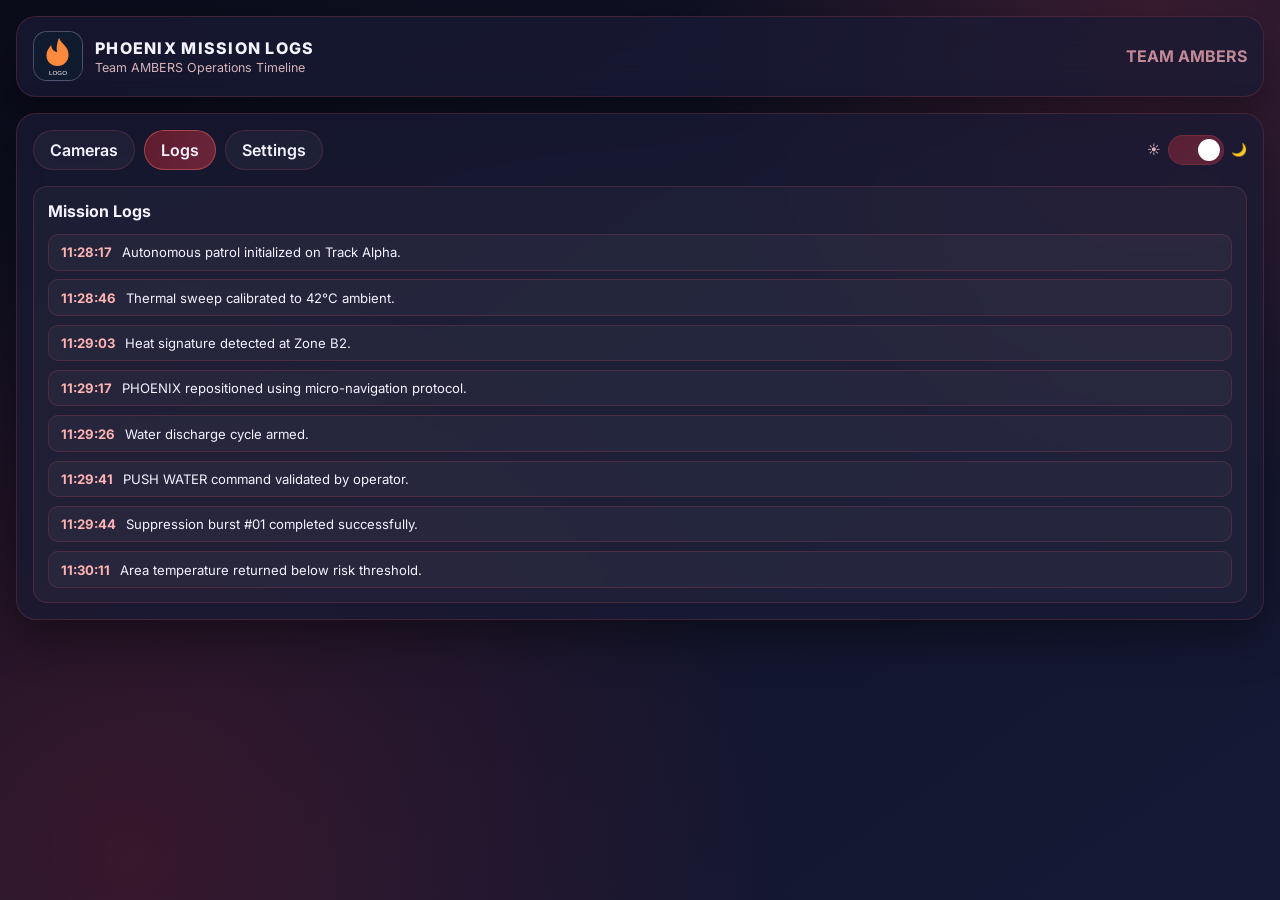
==== commit 8cb23fdc: "Shift dashboard palette from purple to midnight red tones" ====
--- a/logs.html
+++ b/logs.html
@@ -14,28 +14,55 @@
   </head>
   <body>
     <main class="app-shell">
-      <section class="glass-panel" style="padding: 1rem;">
-        <header style="display:flex;justify-content:space-between;align-items:center;gap:1rem;flex-wrap:wrap;">
+      <header class="topbar glass-panel">
+        <div class="brand">
+          <div class="logo-mark">
+            <img
+              src="data:image/svg+xml,%3Csvg xmlns='http://www.w3.org/2000/svg' viewBox='0 0 100 100'%3E%3Crect width='100' height='100' rx='18' fill='%23111b2f'/%3E%3Cpath d='M52 12c6 15 20 17 20 36 0 13-10 23-23 23S26 62 26 49c0-9 4-15 10-22 0 8 5 13 12 15-2-12 1-20 4-30z' fill='%23ff8a3d'/%3E%3Ctext x='50' y='90' font-size='13' text-anchor='middle' fill='%23fff' font-family='Arial'%3ELOGO%3C/text%3E%3C/svg%3E"
+              alt="PHOENIX logo placeholder"
+            />
+          </div>
           <div>
-            <p class="logo-title">PHOENIX · MISSION LOGS</p>
+            <p class="logo-title">PHOENIX MISSION LOGS</p>
             <p class="logo-subtitle">Team AMBERS Operations Timeline</p>
           </div>
-          <a href="index.html" class="logs-link">Back to Dashboard</a>
-        </header>
-      </section>
+        </div>
+        <div class="team-tag">TEAM AMBERS</div>
+      </header>
 
-      <section class="glass-panel" style="padding: 1rem;">
-        <ul class="mobile-logs">
-          <li><span>11:28:17</span> Autonomous patrol initialized on Track Alpha.</li>
-          <li><span>11:28:46</span> Thermal sweep calibrated to 42°C ambient.</li>
-          <li><span>11:29:03</span> Heat signature detected at Zone B2.</li>
-          <li><span>11:29:17</span> PHOENIX repositioned using micro-navigation protocol.</li>
-          <li><span>11:29:26</span> Water discharge cycle armed.</li>
-          <li><span>11:29:41</span> PUSH WATER command validated by operator.</li>
-          <li><span>11:29:44</span> Suppression burst #01 completed successfully.</li>
-          <li><span>11:30:11</span> Area temperature returned below risk threshold.</li>
-        </ul>
+      <section class="main-panel glass-panel">
+        <div class="tabs-row">
+          <nav class="main-tabs" aria-label="Global navigation tabs">
+            <a class="main-tab-link" href="index.html">Cameras</a>
+            <a class="main-tab-link active" href="logs.html">Logs</a>
+            <a class="main-tab-link" href="index.html#panelSettings">Settings</a>
+          </nav>
+
+          <label class="theme-switch" for="themeSwitch">
+            <span>☀️</span>
+            <input id="themeSwitch" type="checkbox" aria-label="Toggle dark and light mode" />
+            <span class="theme-slider"></span>
+            <span>🌙</span>
+          </label>
+        </div>
+
+        <section class="main-content-panel active">
+          <div class="logs-board">
+            <h2>Mission Logs</h2>
+            <ul class="logs-list">
+              <li><span>11:28:17</span> Autonomous patrol initialized on Track Alpha.</li>
+              <li><span>11:28:46</span> Thermal sweep calibrated to 42°C ambient.</li>
+              <li><span>11:29:03</span> Heat signature detected at Zone B2.</li>
+              <li><span>11:29:17</span> PHOENIX repositioned using micro-navigation protocol.</li>
+              <li><span>11:29:26</span> Water discharge cycle armed.</li>
+              <li><span>11:29:41</span> PUSH WATER command validated by operator.</li>
+              <li><span>11:29:44</span> Suppression burst #01 completed successfully.</li>
+              <li><span>11:30:11</span> Area temperature returned below risk threshold.</li>
+            </ul>
+          </div>
+        </section>
       </section>
     </main>
+    <script src="script.js"></script>
   </body>
 </html>
--- a/styles.css
+++ b/styles.css
@@ -1,18 +1,29 @@
 :root {
-  --bg-primary: #061017;
-  --bg-secondary: #0b2230;
-  --glass: rgba(10, 26, 40, 0.78);
-  --border: rgba(122, 229, 255, 0.22);
-  --text-main: #ebfbff;
-  --text-dim: #9fc8d3;
-  --brand-primary: #00d1ff;
-  --brand-secondary: #00ffa8;
-  --accent-warm: #ff9a3d;
-  --danger: #ff3f3f;
-  --ok: #4df7a1;
+  --bg-primary: #101123;
+  --glass: rgba(25, 26, 52, 0.78);
+  --border: rgba(170, 70, 80, 0.28);
+  --text-main: #f4f2ff;
+  --text-dim: #d7b3b8;
+  --brand-primary: #8f1f2f;
+  --brand-secondary: #d43a4a;
+  --accent-warm: #ff9f43;
+  --danger: #ff4b4b;
+  --ok: #39f0a8;
   --shadow: 0 18px 45px rgba(0, 0, 0, 0.4);
   --radius-lg: 20px;
   --radius-md: 14px;
+}
+
+body.light {
+  --bg-primary: #eef2ff;
+  --glass: rgba(255, 255, 255, 0.82);
+  --border: rgba(143, 31, 47, 0.24);
+  --text-main: #1f2340;
+  --text-dim: #8d646b;
+  --brand-primary: #a32938;
+  --brand-secondary: #d43a4a;
+  --accent-warm: #f97316;
+  --shadow: 0 16px 35px rgba(70, 69, 126, 0.16);
 }
 
 * { box-sizing: border-box; }
@@ -21,20 +32,22 @@
   margin: 0;
   font-family: "Inter", sans-serif;
   background:
-    radial-gradient(circle at 90% 0%, rgba(0, 255, 168, 0.15), transparent 30%),
-    radial-gradient(circle at 0% 100%, rgba(0, 209, 255, 0.24), transparent 40%),
-    linear-gradient(145deg, #041018, #081723 45%, #0a1c2a);
+    radial-gradient(circle at 90% 5%, rgba(212, 58, 74, 0.22), transparent 32%),
+    radial-gradient(circle at 10% 95%, rgba(143, 31, 47, 0.30), transparent 45%),
+    linear-gradient(145deg, #0b0c1a, #11142a 45%, #161936);
   color: var(--text-main);
   min-height: 100vh;
-}
-
-.app-shell {
-  max-width: 1600px;
-  margin: 0 auto;
-  padding: 1rem;
-  display: grid;
-  gap: 1rem;
-}
+  transition: background .3s ease, color .2s ease;
+}
+
+body.light {
+  background:
+    radial-gradient(circle at 95% 0%, rgba(143, 31, 47, 0.18), transparent 34%),
+    radial-gradient(circle at 8% 95%, rgba(212, 58, 74, 0.16), transparent 40%),
+    linear-gradient(145deg, #eef2ff, #f8f9ff 45%, #f2f6ff);
+}
+
+.app-shell { max-width: 1600px; margin: 0 auto; padding: 1rem; display: grid; gap: 1rem; }
 
 .glass-panel {
   background: var(--glass);
@@ -42,40 +55,33 @@
   backdrop-filter: blur(16px);
   border-radius: var(--radius-lg);
   box-shadow: var(--shadow);
-}
-
-.topbar {
-  padding: 0.9rem 1rem;
-  display: flex;
-  gap: 0.8rem;
-  align-items: center;
-  justify-content: space-between;
-}
-
+  animation: fadeInUp .45s ease;
+}
+
+.topbar { padding: 0.9rem 1rem; display: flex; gap: 0.8rem; align-items: center; justify-content: space-between; }
 .brand { display: flex; align-items: center; gap: 0.75rem; }
 
 .logo-mark {
-  width: 42px;
-  height: 42px;
-  border-radius: 12px;
-  display: grid;
-  place-content: center;
-  background: linear-gradient(135deg, var(--accent-warm), #ff5a2f);
-  box-shadow: 0 0 18px rgba(255, 122, 67, 0.5);
-}
-
+  width: 50px;
+  height: 50px;
+  border-radius: 14px;
+  overflow: hidden;
+  border: 1px solid rgba(255,255,255,.22);
+  background: linear-gradient(135deg, #22264f, #171a33);
+}
+
+body.light .logo-mark {
+  border-color: rgba(143, 31, 47, 0.28);
+  background: linear-gradient(135deg, #edf0ff, #dfe4ff);
+}
+
+.logo-mark img { width: 100%; height: 100%; object-fit: cover; display:block; }
 .logo-title { margin: 0; font-weight: 800; letter-spacing: 0.08em; }
 .logo-subtitle { margin: 0.1rem 0 0; font-size: 0.78rem; color: var(--text-dim); }
 
-.status-cluster {
-  display: flex;
-  gap: 0.55rem;
-  flex-wrap: wrap;
-  justify-content: center;
-}
-
+.status-cluster { display: flex; gap: 0.55rem; flex-wrap: wrap; justify-content: center; }
 .status-pill {
-  border: 1px solid rgba(255, 255, 255, 0.25);
+  border: 1px solid color-mix(in srgb, var(--text-main) 20%, transparent);
   border-radius: 999px;
   padding: 0.4rem 0.75rem;
   font-size: 0.72rem;
@@ -83,285 +89,213 @@
   letter-spacing: 0.04em;
   background: rgba(255, 255, 255, 0.03);
 }
-
-.status-pill.active {
-  background: rgba(77, 247, 161, 0.2);
-  border-color: rgba(77, 247, 161, 0.7);
-  color: #a9ffd3;
-}
-
+.status-pill.active { background: rgba(57, 240, 168, 0.2); border-color: rgba(57, 240, 168, 0.8); color: #aefcdd; }
 .status-pill.muted { color: var(--text-dim); }
-.team-tag { font-weight: 700; color: #7de8ff; }
-
-.dashboard-grid {
-  display: grid;
-  grid-template-columns: 1fr 360px;
-  gap: 1rem;
-}
-
-.main-panel {
-  padding: 1rem;
-  display: grid;
-  gap: 1rem;
-}
-
-.main-tabs {
-  display: flex;
-  gap: 0.55rem;
-  flex-wrap: wrap;
-}
-
-.main-tab {
+.team-tag { font-weight: 700; color: color-mix(in srgb, var(--brand-primary) 50%, var(--text-main)); }
+
+.dashboard-grid { display: grid; grid-template-columns: 1fr 360px; gap: 1rem; }
+.main-panel { padding: 1rem; display: grid; gap: 1rem; }
+
+.tabs-row { display: flex; align-items: center; justify-content: space-between; gap: .8rem; flex-wrap: wrap; }
+.main-tabs { display: flex; gap: 0.55rem; flex-wrap: wrap; }
+.main-tab,
+.main-tab-link {
   border: 1px solid var(--border);
   background: rgba(255, 255, 255, 0.04);
   color: var(--text-main);
   border-radius: 999px;
-  min-height: 38px;
-  padding: 0 0.9rem;
+  min-height: 40px;
+  padding: 0.55rem 1rem;
   font-weight: 600;
-}
-
-.main-tab.active {
-  background: linear-gradient(120deg, rgba(0, 209, 255, 0.5), rgba(0, 255, 168, 0.35));
-  border-color: rgba(0, 209, 255, 0.75);
+  text-decoration: none;
+  display: inline-flex;
+  align-items: center;
+  justify-content: center;
+  transition: transform .2s ease, box-shadow .2s ease, border-color .2s ease;
+}
+
+.main-tab:hover,
+.main-tab-link:hover { transform: translateY(-1px); box-shadow: 0 8px 20px rgba(0,0,0,.25); }
+
+.main-tab.active,
+.main-tab-link.active {
+  background: linear-gradient(120deg, rgba(143, 31, 47, 0.60), rgba(212, 58, 74, 0.45));
+  border-color: rgba(170, 70, 80, 0.95);
+}
+
+.theme-switch {
+  display: inline-flex;
+  align-items: center;
+  gap: .45rem;
+  font-size: .8rem;
+  color: var(--text-dim);
+  user-select: none;
+}
+
+.theme-switch input {
+  opacity: 0;
+  width: 0;
+  height: 0;
+  position: absolute;
+}
+
+.theme-slider {
+  position: relative;
+  width: 56px;
+  height: 30px;
+  border-radius: 999px;
+  border: 1px solid var(--border);
+  background: linear-gradient(135deg, rgba(163,41,56,.45), rgba(212,58,74,.34));
+}
+
+.theme-slider::before {
+  content: "";
+  position: absolute;
+  left: 4px;
+  top: 3px;
+  width: 22px;
+  height: 22px;
+  border-radius: 50%;
+  background: #fff;
+  transition: transform .22s ease;
+}
+
+.theme-switch input:checked + .theme-slider::before {
+  transform: translateX(25px);
 }
 
 .main-content-panel { display: none; }
-.main-content-panel.active { display: block; }
-
-.feeds-section {
-  display: grid;
-  grid-template-columns: repeat(2, minmax(0, 1fr));
-  gap: 1rem;
-}
-
+.main-content-panel.active { display: block; animation: fadeIn .28s ease; }
+
+.feeds-section { display: grid; grid-template-columns: repeat(2, minmax(0, 1fr)); gap: 1rem; }
 .camera-card {
   padding: 0.85rem;
   border: 1px solid var(--border);
   border-radius: var(--radius-md);
   background: rgba(255, 255, 255, 0.02);
-}
-
-.camera-header {
-  display: flex;
-  justify-content: space-between;
-  align-items: center;
-  margin-bottom: 0.8rem;
-}
-
-.camera-header h2,
-.control-sidebar h2,
-.mode-toggle h3,
-.manual-controls h3,
-.logs-board h2,
-.settings-board h2 { margin: 0; font-size: 1rem; }
-
+  transition: transform .2s ease, box-shadow .2s ease;
+}
+.camera-card:hover { transform: translateY(-2px); box-shadow: 0 14px 30px rgba(0,0,0,.25); }
+
+.camera-header { display: flex; justify-content: space-between; align-items: center; margin-bottom: 0.8rem; }
+.camera-header h2,.control-sidebar h2,.mode-toggle h3,.manual-controls h3,.logs-board h2,.settings-board h2 { margin: 0; font-size: 1rem; }
 .camera-actions { display: flex; align-items: center; gap: 0.5rem; }
 .recording { font-size: 0.72rem; color: #ffd3d3; display: flex; align-items: center; gap: 0.3rem; }
-.dot {
-  width: 8px;
-  height: 8px;
-  border-radius: 50%;
-  background: var(--danger);
-  box-shadow: 0 0 12px rgba(255, 63, 63, 0.9);
-}
-
-.icon-button {
-  border: 1px solid var(--border);
-  background: rgba(255, 255, 255, 0.07);
-  color: var(--text-main);
-  border-radius: 10px;
-  width: 34px;
-  height: 34px;
-  cursor: pointer;
-}
+.dot { width: 8px; height: 8px; border-radius: 50%; background: var(--danger); box-shadow: 0 0 12px rgba(255, 75, 75, 0.9); animation: pulse 1.15s infinite; }
+
+.icon-button { border: 1px solid var(--border); background: rgba(255,255,255,.07); color: var(--text-main); border-radius: 10px; width: 34px; height: 34px; cursor: pointer; }
+.icon-button:hover { border-color: rgba(212,58,74,.7); }
 
 .camera-view {
   position: relative;
   border-radius: var(--radius-md);
-  min-height: 460px;
+  min-height: 440px;
   overflow: hidden;
   display: grid;
   place-content: center;
   text-align: center;
-  color: #e9f8ff;
+  color: #f4f1ff;
   isolation: isolate;
 }
-
-.camera-view::after {
+.camera-view::after { content:""; position:absolute; inset:0; background: radial-gradient(circle at 70% 0%, rgba(255, 159, 67, 0.2), transparent 50%); z-index:0; }
+.camera-view p { z-index:1; margin:0; font-weight:600; text-shadow:0 0 12px rgba(0,0,0,.7); }
+.surveillance { background: linear-gradient(rgba(0,0,0,.2), rgba(0,0,0,.62)), linear-gradient(120deg, #4a1018, #2c0f15 45%, #6f1b29); }
+.robot { background: linear-gradient(rgba(0,0,0,.2), rgba(0,0,0,.62)), linear-gradient(120deg, #5f1622, #3b1018 45%, #7a1d2d); }
+.scanline { position:absolute; inset:0; background: repeating-linear-gradient(to bottom, rgba(255,255,255,.03) 0, rgba(255,255,255,.03) 2px, transparent 2px, transparent 7px); }
+
+.logs-board,.settings-board { border:1px solid var(--border); border-radius: var(--radius-md); padding:0.9rem; background: rgba(255,255,255,.03); }
+.logs-list { list-style:none; padding:0; margin:.8rem 0 0; display:grid; gap:.55rem; }
+.logs-list li { border:1px solid var(--border); border-radius:10px; padding:.58rem .7rem; font-size:.82rem; background: rgba(255,255,255,.03); }
+.logs-list li span { color: #ffb3b3; font-weight:700; margin-right:.4rem; }
+
+.settings-grid { margin-top:.8rem; display:grid; grid-template-columns: repeat(2, minmax(0,1fr)); gap:.75rem; }
+.setting-item {
+  display:flex;
+  justify-content:space-between;
+  align-items:center;
+  border:1px solid var(--border);
+  background: rgba(255,255,255,.03);
+  border-radius:12px;
+  padding:.7rem .85rem;
+  font-size:.86rem;
+  min-height: 54px;
+}
+
+.setting-toggle {
+  appearance: none;
+  width: 48px;
+  height: 26px;
+  border-radius: 999px;
+  background: color-mix(in srgb, var(--text-dim) 45%, transparent);
+  border: 1px solid var(--border);
+  position: relative;
+  transition: .2s ease;
+  cursor: pointer;
+}
+
+.setting-toggle::before {
   content: "";
-  position: absolute;
-  inset: 0;
-  background: radial-gradient(circle at 70% 0%, rgba(255, 154, 61, 0.18), transparent 50%);
-  z-index: 0;
-}
-
-.camera-view p { z-index: 1; margin: 0; font-weight: 600; text-shadow: 0 0 12px rgba(0, 0, 0, 0.7); }
-
-.surveillance {
-  background:
-    linear-gradient(rgba(0, 0, 0, 0.2), rgba(0, 0, 0, 0.62)),
-    linear-gradient(120deg, #0f4560, #0a263b 45%, #125270);
-}
-
-.robot {
-  background:
-    linear-gradient(rgba(0, 0, 0, 0.2), rgba(0, 0, 0, 0.62)),
-    linear-gradient(120deg, #14595a, #11363f 45%, #1d6c66);
-}
-
-.scanline {
-  position: absolute;
-  inset: 0;
-  background: repeating-linear-gradient(to bottom, rgba(255, 255, 255, 0.03) 0, rgba(255, 255, 255, 0.03) 2px, transparent 2px, transparent 7px);
-}
-
-.logs-board,
-.settings-board {
-  border: 1px solid var(--border);
-  border-radius: var(--radius-md);
-  padding: 0.9rem;
-  background: rgba(255, 255, 255, 0.03);
-}
-
-.logs-list {
-  list-style: none;
-  padding: 0;
-  margin: 0.8rem 0 0;
-  display: grid;
-  gap: 0.55rem;
-}
-
-.logs-list li {
-  border: 1px solid var(--border);
-  border-radius: 10px;
-  padding: 0.58rem 0.7rem;
-  font-size: 0.82rem;
-  background: rgba(255, 255, 255, 0.03);
-}
-
-.logs-list li span {
-  color: #96f3ff;
-  font-weight: 700;
-  margin-right: 0.4rem;
-}
-
-.settings-grid {
-  margin-top: 0.8rem;
-  display: grid;
-  grid-template-columns: repeat(2, minmax(0, 1fr));
-  gap: 0.6rem;
-}
-
-.setting-item {
-  display: flex;
-  justify-content: space-between;
-  align-items: center;
-  border: 1px solid var(--border);
-  background: rgba(255, 255, 255, 0.03);
-  border-radius: 10px;
-  padding: 0.55rem 0.7rem;
-  font-size: 0.82rem;
-}
-
-.control-sidebar { padding: 1rem; display: grid; gap: 1rem; align-content: start; }
-
-.status-grid {
-  display: grid;
-  grid-template-columns: repeat(2, minmax(0, 1fr));
-  gap: 0.65rem;
-}
-
-.metric-card {
-  border-radius: 12px;
-  border: 1px solid var(--border);
-  background: linear-gradient(180deg, rgba(255, 255, 255, 0.08), rgba(255, 255, 255, 0.02));
-  padding: 0.7rem;
-}
-
-.metric-card p { margin: 0; color: var(--text-dim); font-size: 0.78rem; }
-.metric-card strong { margin-top: 0.2rem; display: block; font-size: 1.1rem; }
-.metric-card .alert { color: #ffcd98; }
-.metric-card .ok { color: #9dfdd0; }
-
-.mode-toggle {
-  display: flex;
-  justify-content: space-between;
-  gap: 1rem;
-  align-items: center;
-  border-top: 1px solid var(--border);
-  padding-top: 1rem;
-}
-
-.mode-toggle p { margin: 0.25rem 0 0; color: var(--text-dim); font-size: 0.8rem; }
-.switch { position: relative; width: 56px; height: 30px; }
-.switch input { opacity: 0; width: 0; height: 0; }
-
-.slider {
-  position: absolute;
-  inset: 0;
-  background: #305567;
-  border-radius: 999px;
-  transition: 0.2s;
-}
-
-.slider::before {
-  content: "";
-  position: absolute;
-  width: 22px;
-  height: 22px;
-  left: 4px;
-  top: 4px;
+  width: 18px;
+  height: 18px;
   border-radius: 50%;
   background: white;
-  transition: 0.2s;
-}
-
-.switch input:checked + .slider { background: linear-gradient(135deg, var(--brand-primary), var(--brand-secondary)); }
-.switch input:checked + .slider::before { transform: translateX(26px); }
-
-.manual-controls { display: grid; gap: 0.85rem; }
-.dpad { display: grid; grid-template-columns: repeat(3, minmax(0, 1fr)); gap: 0.45rem; }
-
-.dpad button {
-  border: 1px solid var(--border);
-  background: rgba(255, 255, 255, 0.05);
-  color: var(--text-main);
-  border-radius: 10px;
-  min-height: 44px;
-  font-size: 1rem;
-}
-
-.dpad button:nth-child(1) { grid-column: 2; }
-.dpad button:nth-child(2) { grid-column: 1; }
-.dpad button:nth-child(3) { grid-column: 2; }
-.dpad button:nth-child(4) { grid-column: 3; }
-.dpad button:nth-child(5) { grid-column: 2; }
-.stop-mini { color: #ff8c8c !important; }
-
-.emergency-stop {
-  border: 1px solid rgba(255, 110, 80, 0.65);
-  background: linear-gradient(135deg, #ff7144, #ff3f2f);
-  color: white;
-  font-weight: 800;
-  letter-spacing: 0.05em;
-  border-radius: 14px;
-  min-height: 52px;
-  box-shadow: 0 0 24px rgba(255, 82, 61, 0.45);
-}
-
-@media (max-width: 1300px) {
-  .camera-view { min-height: 360px; }
-}
-
-@media (max-width: 1100px) {
-  .dashboard-grid { grid-template-columns: 1fr; }
-  .topbar { flex-wrap: wrap; }
-  .team-tag { width: 100%; text-align: right; }
-  .settings-grid { grid-template-columns: 1fr; }
-}
-
-@media (max-width: 800px) {
-  .feeds-section { grid-template-columns: 1fr; }
-  .camera-view { min-height: 280px; }
-}
+  position: absolute;
+  top: 3px;
+  left: 3px;
+  transition: .2s ease;
+}
+
+.setting-toggle:checked {
+  background: linear-gradient(135deg, var(--brand-primary), var(--brand-secondary));
+}
+
+.setting-toggle:checked::before {
+  transform: translateX(21px);
+}
+
+.control-sidebar { padding:1rem; display:grid; gap:1rem; align-content:start; }
+.status-grid { display:grid; grid-template-columns: repeat(2, minmax(0,1fr)); gap:.65rem; }
+.metric-card { border-radius:12px; border:1px solid var(--border); background:linear-gradient(180deg, rgba(255,255,255,.08), rgba(255,255,255,.02)); padding:.7rem; transition: transform .2s ease; }
+.metric-card:hover { transform: translateY(-2px); }
+.metric-card p { margin:0; color:var(--text-dim); font-size:.78rem; }
+.metric-card strong { margin-top:.2rem; display:block; font-size:1.1rem; }
+.metric-card .alert { color:#ffc189; }
+.metric-card .ok { color:#9dfdd0; }
+
+.mode-toggle { display:flex; justify-content:space-between; gap:1rem; align-items:center; border-top:1px solid var(--border); padding-top:1rem; }
+.mode-toggle p { margin:.25rem 0 0; color:var(--text-dim); font-size:.8rem; }
+.switch { display:flex; align-items:center; gap:.45rem; }
+.switch-label { font-size:.68rem; color:var(--text-dim); font-weight:700; letter-spacing:.04em; }
+.switch input { opacity:0; width:0; height:0; position:absolute; }
+.slider { position:relative; width:58px; height:31px; background:#3d3059; border-radius:999px; transition:.22s; border:1px solid rgba(255,255,255,.3); }
+.slider::before { content:""; position:absolute; width:23px; height:23px; left:4px; top:3px; border-radius:50%; background:white; transition:.22s; }
+.switch input:checked + .slider { background: linear-gradient(135deg, var(--brand-primary), var(--brand-secondary)); box-shadow: 0 0 14px rgba(163,41,56,.45); }
+.switch input:checked + .slider::before { transform: translateX(27px); }
+
+.mode-feedback {
+  min-height: 22px;
+  font-size: .78rem;
+  color: #ffc1c1;
+  opacity: 0;
+  transform: translateY(-2px);
+  transition: opacity .2s ease, transform .2s ease;
+}
+.mode-feedback.show { opacity: 1; transform: translateY(0); }
+
+.manual-controls { display:grid; gap:.85rem; animation:fadeIn .25s ease; }
+.dpad { display:grid; grid-template-columns: repeat(3, minmax(0,1fr)); gap:.45rem; }
+.dpad button { border:1px solid var(--border); background: rgba(255,255,255,.05); color:var(--text-main); border-radius:10px; min-height:44px; font-size:1rem; }
+.dpad button:hover { background: rgba(255,255,255,.12); }
+.dpad button:nth-child(1){grid-column:2;} .dpad button:nth-child(2){grid-column:1;} .dpad button:nth-child(3){grid-column:2;} .dpad button:nth-child(4){grid-column:3;} .dpad button:nth-child(5){grid-column:2;}
+.stop-mini { color:#ff8c8c !important; }
+
+.emergency-stop { border:1px solid rgba(255,110,80,.65); background:linear-gradient(135deg, #ff8a3d, #ff3f2f); color:white; font-weight:800; letter-spacing:.05em; border-radius:14px; min-height:52px; box-shadow:0 0 24px rgba(255, 96, 61, 0.45); transition: transform .16s ease; }
+.emergency-stop:hover { transform: scale(1.02); }
+
+@keyframes pulse { 0%,100%{transform:scale(1);opacity:1;} 50%{transform:scale(1.2);opacity:.55;} }
+@keyframes fadeIn { from { opacity:0; transform: translateY(3px);} to { opacity:1; transform:translateY(0);} }
+@keyframes fadeInUp { from { opacity:0; transform: translateY(8px);} to { opacity:1; transform: translateY(0);} }
+
+@media (max-width:1300px){ .camera-view { min-height:360px; } }
+@media (max-width:1100px){ .dashboard-grid { grid-template-columns:1fr; } .topbar { flex-wrap:wrap; } .team-tag{ width:100%; text-align:right; } .settings-grid { grid-template-columns:1fr; } }
+@media (max-width:800px){ .feeds-section { grid-template-columns:1fr; } .camera-view { min-height:280px; } .status-cluster{width:100%;} }
